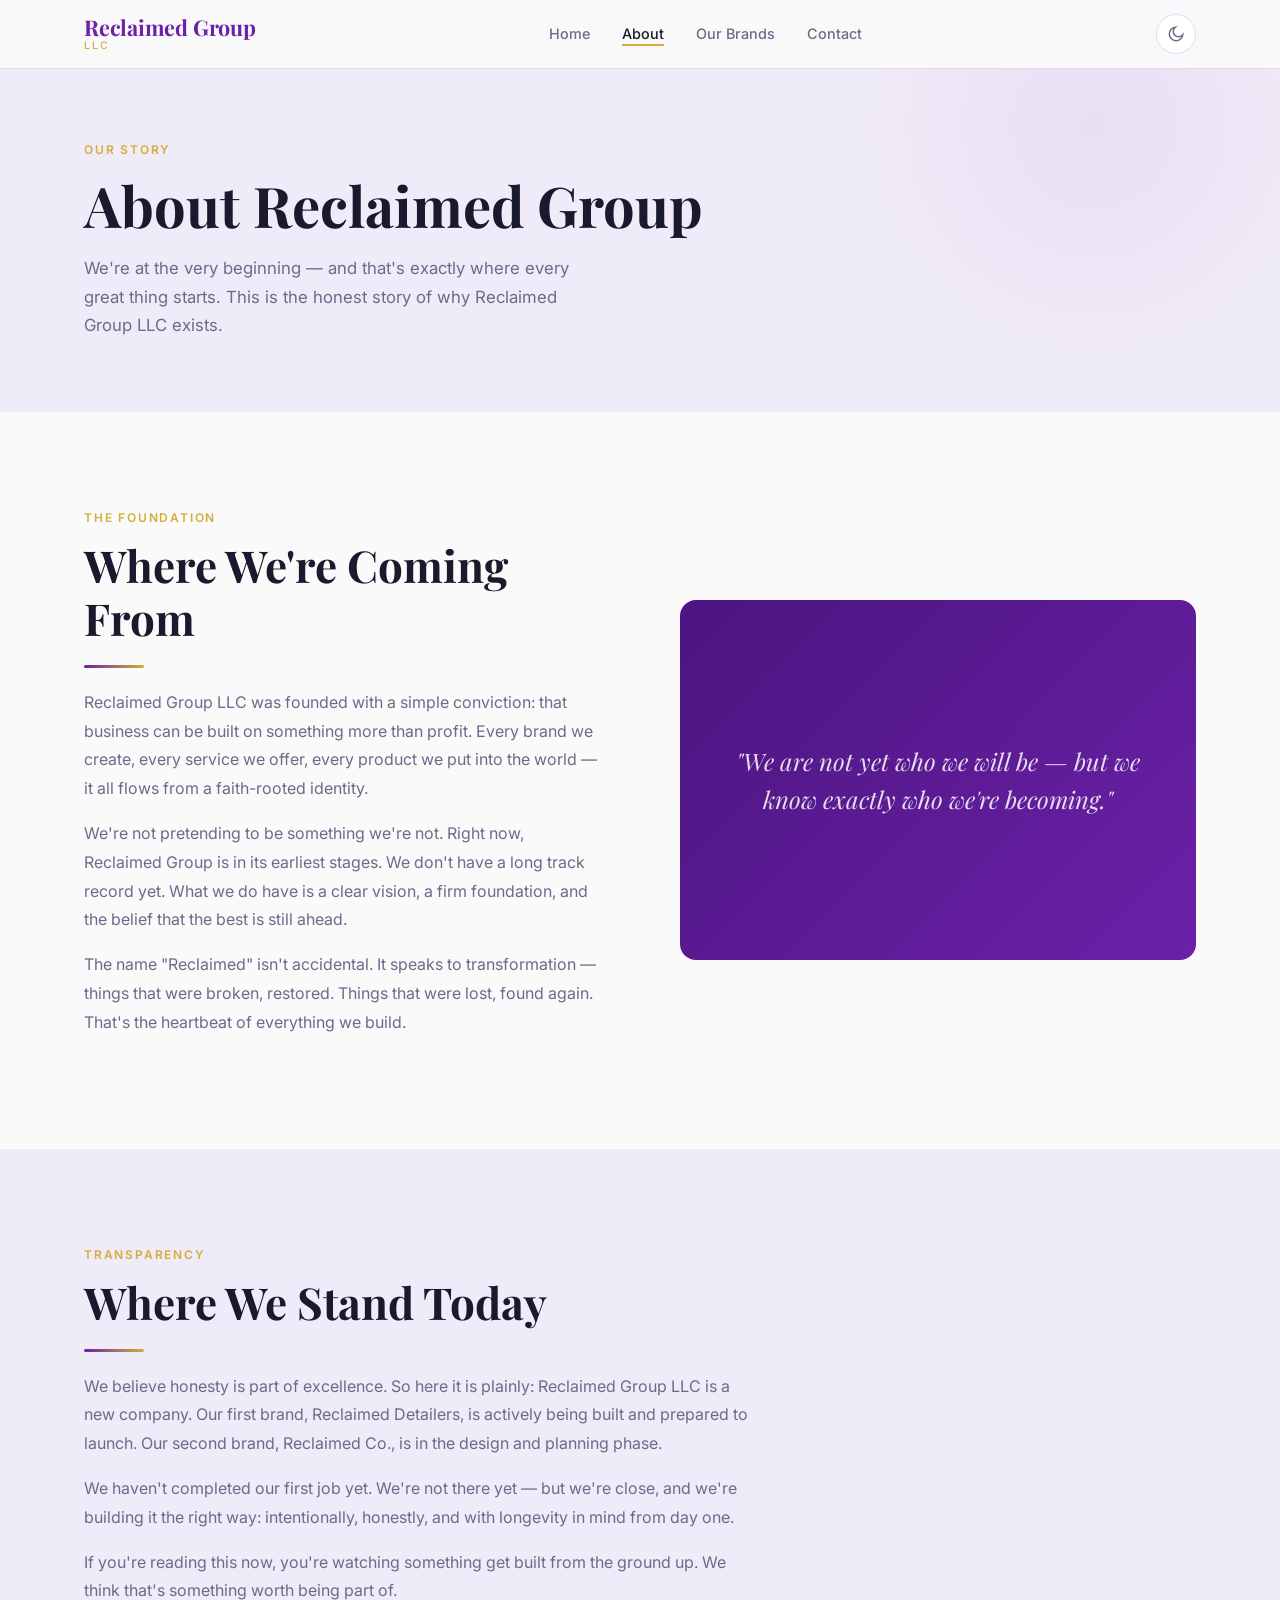
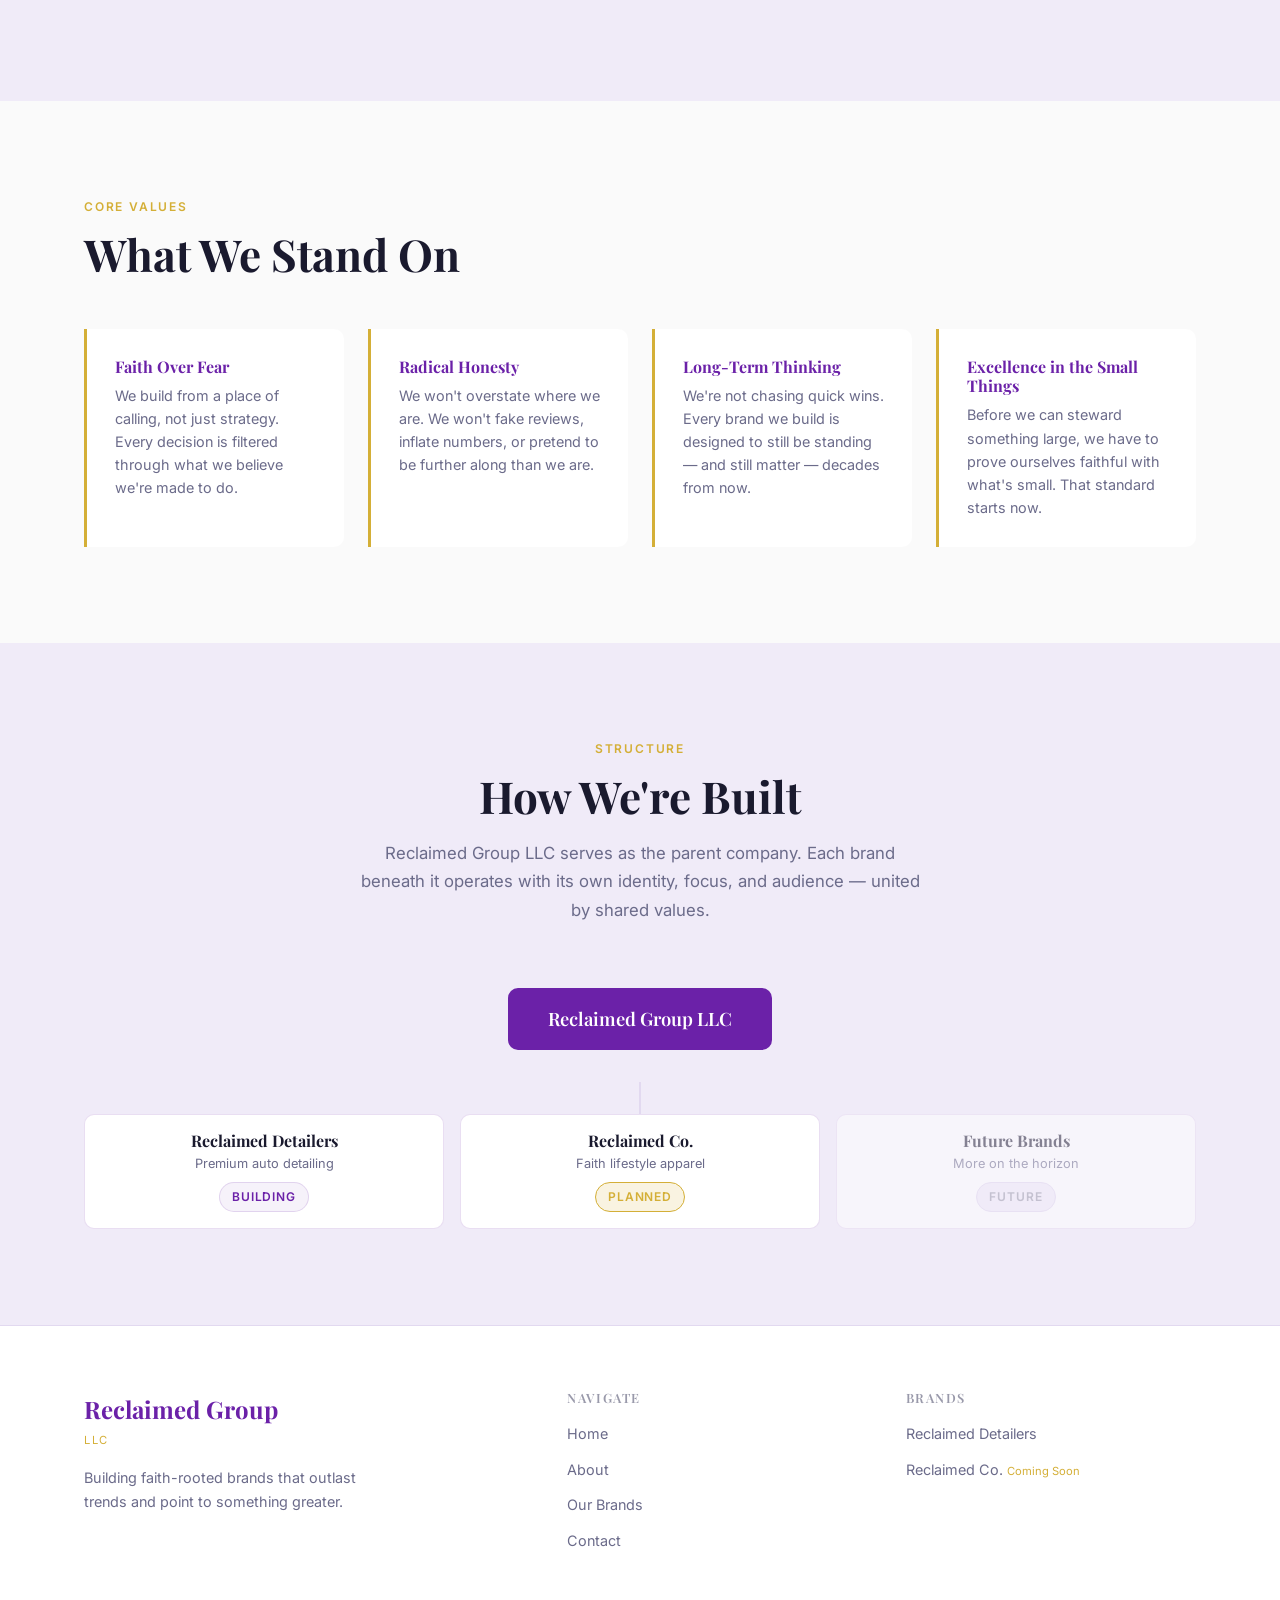
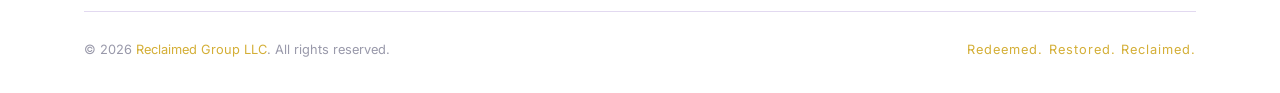
==== about.html @ 3abdfc2c "Launch Reclaimed Group LLC website Four-page static site (Home, About, Our Brands, Contact) for the " ====
<!DOCTYPE html>
<html lang="en">
<head>
  <meta charset="UTF-8" />
  <meta name="viewport" content="width=device-width, initial-scale=1.0" />
  <title>About — Reclaimed Group LLC</title>
  <meta name="description" content="The story behind Reclaimed Group LLC — a faith-rooted holding company at the very beginning of something big." />
  <link rel="stylesheet" href="css/styles.css" />
</head>
<body>

  <!-- Navigation -->
  <nav class="nav">
    <div class="container nav-inner">
      <a href="index.html" class="nav-logo" aria-label="Reclaimed Group Home">
        <span class="nav-logo-main">Reclaimed Group</span>
        <span class="nav-logo-sub">LLC</span>
      </a>
      <ul class="nav-links" id="navLinks">
        <li><a href="index.html">Home</a></li>
        <li><a href="about.html">About</a></li>
        <li><a href="brands.html">Our Brands</a></li>
        <li><a href="contact.html">Contact</a></li>
      </ul>
      <div class="nav-actions">
        <button class="theme-toggle" id="themeToggle" aria-label="Toggle theme">
          <svg class="icon-moon" width="18" height="18" fill="none" viewBox="0 0 24 24" stroke="currentColor" stroke-width="2">
            <path d="M21 12.79A9 9 0 1111.21 3a7 7 0 109.79 9.79z"/>
          </svg>
          <svg class="icon-sun" width="18" height="18" fill="none" viewBox="0 0 24 24" stroke="currentColor" stroke-width="2">
            <circle cx="12" cy="12" r="5"/><line x1="12" y1="1" x2="12" y2="3"/><line x1="12" y1="21" x2="12" y2="23"/>
            <line x1="4.22" y1="4.22" x2="5.64" y2="5.64"/><line x1="18.36" y1="18.36" x2="19.78" y2="19.78"/>
            <line x1="1" y1="12" x2="3" y2="12"/><line x1="21" y1="12" x2="23" y2="12"/>
            <line x1="4.22" y1="19.78" x2="5.64" y2="18.36"/><line x1="18.36" y1="5.64" x2="19.78" y2="4.22"/>
          </svg>
        </button>
        <button class="nav-hamburger" id="hamburger" aria-label="Open menu" aria-expanded="false">
          <span></span><span></span><span></span>
        </button>
      </div>
    </div>
  </nav>

  <!-- Page Header -->
  <section class="page-header">
    <div class="container">
      <span class="section-label" data-reveal>Our Story</span>
      <h1 data-reveal>About Reclaimed Group</h1>
      <p data-reveal>
        We're at the very beginning — and that's exactly where every great thing starts.
        This is the honest story of why Reclaimed Group LLC exists.
      </p>
    </div>
  </section>

  <!-- Story -->
  <section class="section">
    <div class="container">
      <div class="about-story">
        <div class="about-story-text" data-reveal>
          <span class="section-label">The Foundation</span>
          <h2 class="section-title">Where We're Coming From</h2>
          <div class="divider"></div>
          <p>
            Reclaimed Group LLC was founded with a simple conviction: that business
            can be built on something more than profit. Every brand we create, every
            service we offer, every product we put into the world — it all flows from
            a faith-rooted identity.
          </p>
          <p>
            We're not pretending to be something we're not. Right now, Reclaimed Group
            is in its earliest stages. We don't have a long track record yet.
            What we do have is a clear vision, a firm foundation, and the belief that
            the best is still ahead.
          </p>
          <p>
            The name "Reclaimed" isn't accidental. It speaks to transformation —
            things that were broken, restored. Things that were lost, found again.
            That's the heartbeat of everything we build.
          </p>
        </div>
        <div class="about-visual" data-reveal>
          <p class="about-visual-text">
            "We are not yet who we will be —
            but we know exactly who we're becoming."
          </p>
        </div>
      </div>
    </div>
  </section>

  <!-- Where We Are Now -->
  <section class="section section-alt">
    <div class="container">
      <div style="max-width:680px;">
        <span class="section-label" data-reveal>Transparency</span>
        <h2 class="section-title" data-reveal>Where We Stand Today</h2>
        <div class="divider"></div>
        <p style="color:var(--text-secondary); line-height:1.8; margin-bottom:16px;" data-reveal>
          We believe honesty is part of excellence. So here it is plainly:
          Reclaimed Group LLC is a new company. Our first brand, Reclaimed Detailers,
          is actively being built and prepared to launch. Our second brand, Reclaimed Co.,
          is in the design and planning phase.
        </p>
        <p style="color:var(--text-secondary); line-height:1.8; margin-bottom:16px;" data-reveal>
          We haven't completed our first job yet. We're not there yet — but we're close,
          and we're building it the right way: intentionally, honestly, and with longevity
          in mind from day one.
        </p>
        <p style="color:var(--text-secondary); line-height:1.8;" data-reveal>
          If you're reading this now, you're watching something get built from the ground up.
          We think that's something worth being part of.
        </p>
      </div>
    </div>
  </section>

  <!-- Values -->
  <section class="section">
    <div class="container">
      <span class="section-label" data-reveal>Core Values</span>
      <h2 class="section-title" data-reveal>What We Stand On</h2>

      <div class="values-grid">
        <div class="value-card" data-reveal>
          <h4>Faith Over Fear</h4>
          <p>We build from a place of calling, not just strategy. Every decision is filtered through what we believe we're made to do.</p>
        </div>
        <div class="value-card" data-reveal>
          <h4>Radical Honesty</h4>
          <p>We won't overstate where we are. We won't fake reviews, inflate numbers, or pretend to be further along than we are.</p>
        </div>
        <div class="value-card" data-reveal>
          <h4>Long-Term Thinking</h4>
          <p>We're not chasing quick wins. Every brand we build is designed to still be standing — and still matter — decades from now.</p>
        </div>
        <div class="value-card" data-reveal>
          <h4>Excellence in the Small Things</h4>
          <p>Before we can steward something large, we have to prove ourselves faithful with what's small. That standard starts now.</p>
        </div>
      </div>
    </div>
  </section>

  <!-- Company Structure -->
  <section class="section section-alt">
    <div class="container">
      <div style="text-align:center; margin-bottom:48px;">
        <span class="section-label" data-reveal>Structure</span>
        <h2 class="section-title" data-reveal>How We're Built</h2>
        <p class="section-sub" style="margin:0 auto;" data-reveal>
          Reclaimed Group LLC serves as the parent company. Each brand beneath it
          operates with its own identity, focus, and audience — united by shared values.
        </p>
      </div>

      <div class="structure" data-reveal>
        <div class="structure-parent">
          <div class="structure-box">Reclaimed Group LLC</div>
        </div>
        <div class="structure-line"></div>
        <div class="structure-children">
          <div class="structure-child">
            <h4>Reclaimed Detailers</h4>
            <p>Premium auto detailing</p>
            <span class="tag tag-purple" style="margin-top:8px;">Building</span>
          </div>
          <div class="structure-child">
            <h4>Reclaimed Co.</h4>
            <p>Faith lifestyle apparel</p>
            <span class="tag tag-coming-soon" style="margin-top:8px;">Planned</span>
          </div>
          <div class="structure-child" style="opacity:0.5;">
            <h4>Future Brands</h4>
            <p>More on the horizon</p>
            <span class="tag" style="margin-top:8px; background:var(--surface-2); color:var(--text-muted); border:1px solid var(--border);">Future</span>
          </div>
        </div>
      </div>
    </div>
  </section>

  <!-- Footer -->
  <footer class="footer">
    <div class="container">
      <div class="footer-grid">
        <div>
          <div class="footer-brand-name">Reclaimed Group</div>
          <div class="footer-brand-sub">LLC</div>
          <p class="footer-tagline">
            Building faith-rooted brands that outlast trends
            and point to something greater.
          </p>
        </div>
        <div class="footer-col">
          <h4>Navigate</h4>
          <ul>
            <li><a href="index.html">Home</a></li>
            <li><a href="about.html">About</a></li>
            <li><a href="brands.html">Our Brands</a></li>
            <li><a href="contact.html">Contact</a></li>
          </ul>
        </div>
        <div class="footer-col">
          <h4>Brands</h4>
          <ul>
            <li><a href="brands.html">Reclaimed Detailers</a></li>
            <li><a href="brands.html">Reclaimed Co. <span style="font-size:0.7rem;color:var(--accent)">Coming Soon</span></a></li>
          </ul>
        </div>
      </div>
      <div class="footer-bottom">
        <p>&copy; 2026 <a href="index.html">Reclaimed Group LLC</a>. All rights reserved.</p>
        <p style="color:var(--accent); font-size:0.8rem; letter-spacing:0.08em;">Redeemed. Restored. Reclaimed.</p>
      </div>
    </div>
  </footer>

  <script src="js/main.js"></script>
</body>
</html>
---- css/styles.css ----
/* ===== Google Fonts ===== */
@import url('https://fonts.googleapis.com/css2?family=Playfair+Display:ital,wght@0,400;0,600;0,700;1,400&family=Inter:wght@300;400;500;600&display=swap');

/* ===== CSS Custom Properties ===== */
:root {
  --bg: #FAFAFA;
  --surface: #FFFFFF;
  --surface-2: #F0EBF8;
  --primary: #6B21A8;
  --primary-light: #8B3FC8;
  --primary-dark: #4C1580;
  --accent: #D4AF37;
  --accent-light: #E8C84A;
  --text: #1A1A2E;
  --text-secondary: #6B6B8A;
  --text-muted: #9999AA;
  --border: #E2D9F0;
  --shadow: rgba(107, 33, 168, 0.12);
  --nav-bg: rgba(250, 250, 250, 0.92);
  --hero-overlay: rgba(107, 33, 168, 0.06);
  --card-border: rgba(107, 33, 168, 0.15);
  --gold-glow: rgba(212, 175, 55, 0.25);
  --transition: 0.3s ease;
}

html.dark {
  --bg: #0F0A1A;
  --surface: #1A1030;
  --surface-2: #221540;
  --primary: #A855F7;
  --primary-light: #C084FC;
  --primary-dark: #7C3AED;
  --accent: #F0C94B;
  --accent-light: #F7D96A;
  --text: #F5F0FF;
  --text-secondary: #B8A9D0;
  --text-muted: #7A6A99;
  --border: #2D1F4A;
  --shadow: rgba(168, 85, 247, 0.2);
  --nav-bg: rgba(15, 10, 26, 0.92);
  --hero-overlay: rgba(168, 85, 247, 0.08);
  --card-border: rgba(168, 85, 247, 0.2);
  --gold-glow: rgba(240, 201, 75, 0.2);
}

/* ===== Reset & Base ===== */
*, *::before, *::after { box-sizing: border-box; margin: 0; padding: 0; }

html { scroll-behavior: smooth; }

body {
  font-family: 'Inter', sans-serif;
  background-color: var(--bg);
  color: var(--text);
  line-height: 1.6;
  transition: background-color var(--transition), color var(--transition);
  overflow-x: hidden;
}

h1, h2, h3, h4 {
  font-family: 'Playfair Display', serif;
  line-height: 1.2;
}

a { color: inherit; text-decoration: none; }
img { max-width: 100%; display: block; }

/* ===== Utility ===== */
.container {
  width: 100%;
  max-width: 1160px;
  margin: 0 auto;
  padding: 0 24px;
}

.btn {
  display: inline-flex;
  align-items: center;
  gap: 8px;
  padding: 14px 32px;
  border-radius: 6px;
  font-family: 'Inter', sans-serif;
  font-size: 0.95rem;
  font-weight: 600;
  letter-spacing: 0.03em;
  cursor: pointer;
  border: none;
  transition: all var(--transition);
}

.btn-primary {
  background: var(--primary);
  color: #fff;
  box-shadow: 0 4px 20px var(--shadow);
}
.btn-primary:hover {
  background: var(--primary-light);
  transform: translateY(-2px);
  box-shadow: 0 8px 30px var(--shadow);
}

.btn-outline {
  background: transparent;
  color: var(--primary);
  border: 2px solid var(--primary);
}
.btn-outline:hover {
  background: var(--primary);
  color: #fff;
  transform: translateY(-2px);
}

.btn-gold {
  background: var(--accent);
  color: #1A1A2E;
  box-shadow: 0 4px 20px var(--gold-glow);
}
.btn-gold:hover {
  background: var(--accent-light);
  transform: translateY(-2px);
  box-shadow: 0 8px 30px var(--gold-glow);
}

.tag {
  display: inline-block;
  padding: 4px 12px;
  border-radius: 100px;
  font-size: 0.75rem;
  font-weight: 600;
  letter-spacing: 0.08em;
  text-transform: uppercase;
}

.tag-gold {
  background: var(--gold-glow);
  color: var(--accent);
  border: 1px solid var(--accent);
}

.tag-purple {
  background: var(--hero-overlay);
  color: var(--primary);
  border: 1px solid var(--card-border);
}

.tag-coming-soon {
  background: rgba(212, 175, 55, 0.15);
  color: var(--accent);
  border: 1px solid var(--accent);
}

.section-label {
  font-family: 'Inter', sans-serif;
  font-size: 0.75rem;
  font-weight: 600;
  letter-spacing: 0.15em;
  text-transform: uppercase;
  color: var(--accent);
  margin-bottom: 12px;
  display: block;
}

.section-title {
  font-size: clamp(1.75rem, 4vw, 2.75rem);
  color: var(--text);
  margin-bottom: 16px;
}

.section-sub {
  font-size: 1.05rem;
  color: var(--text-secondary);
  max-width: 560px;
  line-height: 1.7;
}

/* ===== Navigation ===== */
.nav {
  position: fixed;
  top: 0;
  left: 0;
  right: 0;
  z-index: 1000;
  background: var(--nav-bg);
  backdrop-filter: blur(16px);
  -webkit-backdrop-filter: blur(16px);
  border-bottom: 1px solid var(--border);
  transition: background var(--transition), border-color var(--transition);
}

.nav-inner {
  display: flex;
  align-items: center;
  justify-content: space-between;
  height: 68px;
  gap: 24px;
}

.nav-logo {
  display: flex;
  flex-direction: column;
  line-height: 1.1;
}

.nav-logo-main {
  font-family: 'Playfair Display', serif;
  font-size: 1.35rem;
  font-weight: 700;
  color: var(--primary);
  letter-spacing: -0.01em;
}

.nav-logo-sub {
  font-size: 0.65rem;
  font-weight: 500;
  letter-spacing: 0.18em;
  text-transform: uppercase;
  color: var(--accent);
}

.nav-links {
  display: flex;
  align-items: center;
  gap: 32px;
  list-style: none;
}

.nav-links a {
  font-size: 0.9rem;
  font-weight: 500;
  color: var(--text-secondary);
  transition: color var(--transition);
  position: relative;
}

.nav-links a::after {
  content: '';
  position: absolute;
  bottom: -4px;
  left: 0;
  width: 0;
  height: 2px;
  background: var(--accent);
  transition: width var(--transition);
}

.nav-links a:hover,
.nav-links a.active {
  color: var(--text);
}

.nav-links a:hover::after,
.nav-links a.active::after {
  width: 100%;
}

.nav-actions {
  display: flex;
  align-items: center;
  gap: 12px;
}

/* Theme Toggle */
.theme-toggle {
  width: 40px;
  height: 40px;
  border-radius: 50%;
  border: 1px solid var(--border);
  background: var(--surface);
  color: var(--text-secondary);
  cursor: pointer;
  display: flex;
  align-items: center;
  justify-content: center;
  transition: all var(--transition);
  flex-shrink: 0;
}

.theme-toggle:hover {
  border-color: var(--primary);
  color: var(--primary);
  background: var(--hero-overlay);
}

.theme-toggle .icon-sun { display: none; }
.theme-toggle .icon-moon { display: block; }
html.dark .theme-toggle .icon-sun { display: block; }
html.dark .theme-toggle .icon-moon { display: none; }

/* Hamburger */
.nav-hamburger {
  display: none;
  flex-direction: column;
  gap: 5px;
  cursor: pointer;
  background: none;
  border: none;
  padding: 4px;
}

.nav-hamburger span {
  display: block;
  width: 22px;
  height: 2px;
  background: var(--text);
  border-radius: 2px;
  transition: all var(--transition);
}

/* Mobile Nav */
@media (max-width: 768px) {
  .nav-links {
    display: none;
    position: absolute;
    top: 68px;
    left: 0;
    right: 0;
    background: var(--surface);
    border-bottom: 1px solid var(--border);
    flex-direction: column;
    padding: 20px 24px;
    gap: 20px;
    align-items: flex-start;
  }

  .nav-links.open { display: flex; }

  .nav-hamburger { display: flex; }

  .nav-hamburger.open span:nth-child(1) { transform: translateY(7px) rotate(45deg); }
  .nav-hamburger.open span:nth-child(2) { opacity: 0; }
  .nav-hamburger.open span:nth-child(3) { transform: translateY(-7px) rotate(-45deg); }
}

/* ===== Hero ===== */
.hero {
  min-height: 100vh;
  display: flex;
  align-items: center;
  padding: 120px 0 80px;
  position: relative;
  overflow: hidden;
}

.hero::before {
  content: '';
  position: absolute;
  top: -20%;
  right: -10%;
  width: 600px;
  height: 600px;
  border-radius: 50%;
  background: radial-gradient(circle, var(--hero-overlay) 0%, transparent 70%);
  pointer-events: none;
}

.hero::after {
  content: '';
  position: absolute;
  bottom: -10%;
  left: -5%;
  width: 400px;
  height: 400px;
  border-radius: 50%;
  background: radial-gradient(circle, var(--gold-glow) 0%, transparent 70%);
  pointer-events: none;
}

.hero-content {
  position: relative;
  z-index: 1;
  max-width: 720px;
}

.hero-eyebrow {
  display: flex;
  align-items: center;
  gap: 12px;
  margin-bottom: 24px;
}

.hero-eyebrow-line {
  width: 40px;
  height: 2px;
  background: var(--accent);
}

.hero-eyebrow span {
  font-size: 0.8rem;
  font-weight: 600;
  letter-spacing: 0.15em;
  text-transform: uppercase;
  color: var(--accent);
}

.hero h1 {
  font-size: clamp(2.5rem, 6vw, 4.5rem);
  font-weight: 700;
  margin-bottom: 24px;
  line-height: 1.1;
}

.hero h1 em {
  font-style: italic;
  color: var(--primary);
}

.hero-sub {
  font-size: 1.1rem;
  color: var(--text-secondary);
  margin-bottom: 40px;
  line-height: 1.8;
  max-width: 560px;
}

.hero-actions {
  display: flex;
  gap: 16px;
  flex-wrap: wrap;
}

.hero-scroll {
  position: absolute;
  bottom: 40px;
  left: 50%;
  transform: translateX(-50%);
  display: flex;
  flex-direction: column;
  align-items: center;
  gap: 8px;
  color: var(--text-muted);
  font-size: 0.75rem;
  letter-spacing: 0.1em;
  text-transform: uppercase;
  animation: bounce 2s infinite;
}

@keyframes bounce {
  0%, 100% { transform: translateX(-50%) translateY(0); }
  50% { transform: translateX(-50%) translateY(8px); }
}

/* ===== Section spacing ===== */
.section { padding: 96px 0; }
.section-alt { background: var(--surface-2); }

/* ===== Mission Strip ===== */
.mission-grid {
  display: grid;
  grid-template-columns: repeat(auto-fit, minmax(280px, 1fr));
  gap: 32px;
  margin-top: 64px;
}

.mission-card {
  background: var(--surface);
  border: 1px solid var(--card-border);
  border-radius: 12px;
  padding: 36px 32px;
  transition: all var(--transition);
  position: relative;
  overflow: hidden;
}

.mission-card::before {
  content: '';
  position: absolute;
  top: 0;
  left: 0;
  right: 0;
  height: 3px;
  background: linear-gradient(90deg, var(--primary), var(--accent));
  opacity: 0;
  transition: opacity var(--transition);
}

.mission-card:hover {
  border-color: var(--primary);
  transform: translateY(-4px);
  box-shadow: 0 16px 48px var(--shadow);
}

.mission-card:hover::before { opacity: 1; }

.mission-icon {
  width: 52px;
  height: 52px;
  border-radius: 12px;
  background: var(--hero-overlay);
  border: 1px solid var(--card-border);
  display: flex;
  align-items: center;
  justify-content: center;
  margin-bottom: 20px;
  color: var(--primary);
  font-size: 1.5rem;
}

.mission-card h3 {
  font-size: 1.25rem;
  margin-bottom: 10px;
  color: var(--text);
}

.mission-card p {
  font-size: 0.95rem;
  color: var(--text-secondary);
  line-height: 1.7;
}

/* ===== Brand Cards ===== */
.brands-grid {
  display: grid;
  grid-template-columns: repeat(auto-fit, minmax(320px, 1fr));
  gap: 32px;
  margin-top: 56px;
}

.brand-card {
  background: var(--surface);
  border: 1px solid var(--card-border);
  border-radius: 16px;
  overflow: hidden;
  transition: all var(--transition);
}

.brand-card:hover {
  border-color: var(--primary);
  transform: translateY(-6px);
  box-shadow: 0 24px 64px var(--shadow);
}

.brand-card-image {
  height: 200px;
  background: linear-gradient(135deg, var(--primary-dark), var(--primary));
  display: flex;
  align-items: center;
  justify-content: center;
  position: relative;
  overflow: hidden;
}

.brand-card-image::after {
  content: '';
  position: absolute;
  bottom: 0;
  left: 0;
  right: 0;
  height: 60px;
  background: linear-gradient(to top, rgba(107,33,168,0.4), transparent);
}

.brand-card-logo {
  font-family: 'Playfair Display', serif;
  font-size: 1.6rem;
  font-weight: 700;
  color: rgba(255,255,255,0.9);
  text-align: center;
  z-index: 1;
}

.brand-card-body {
  padding: 28px;
}

.brand-card-header {
  display: flex;
  align-items: flex-start;
  justify-content: space-between;
  margin-bottom: 12px;
}

.brand-card h3 {
  font-size: 1.35rem;
  color: var(--text);
}

.brand-card p {
  font-size: 0.95rem;
  color: var(--text-secondary);
  line-height: 1.7;
  margin-bottom: 24px;
}

/* ===== Quote Section ===== */
.quote-section {
  background: linear-gradient(135deg, var(--primary-dark), var(--primary));
  color: #fff;
  text-align: center;
  padding: 96px 0;
  position: relative;
  overflow: hidden;
}

.quote-section::before {
  content: '"';
  position: absolute;
  top: -40px;
  left: 50%;
  transform: translateX(-50%);
  font-family: 'Playfair Display', serif;
  font-size: 20rem;
  color: rgba(255,255,255,0.04);
  line-height: 1;
  pointer-events: none;
}

.quote-text {
  font-family: 'Playfair Display', serif;
  font-size: clamp(1.4rem, 3.5vw, 2.25rem);
  font-style: italic;
  font-weight: 400;
  line-height: 1.5;
  max-width: 800px;
  margin: 0 auto 24px;
  position: relative;
  z-index: 1;
}

.quote-accent {
  display: flex;
  align-items: center;
  justify-content: center;
  gap: 16px;
  color: var(--accent);
}

.quote-accent-line {
  width: 48px;
  height: 1px;
  background: var(--accent);
}

.quote-ref {
  font-size: 0.85rem;
  font-weight: 600;
  letter-spacing: 0.12em;
  text-transform: uppercase;
}

/* ===== About Page ===== */
.about-hero {
  padding: 140px 0 80px;
  background: var(--surface-2);
}

.about-story {
  display: grid;
  grid-template-columns: 1fr 1fr;
  gap: 80px;
  align-items: center;
}

.about-story-text h2 { margin-bottom: 20px; }
.about-story-text p {
  color: var(--text-secondary);
  line-height: 1.8;
  margin-bottom: 16px;
}

.about-visual {
  background: linear-gradient(135deg, var(--primary-dark), var(--primary));
  border-radius: 16px;
  height: 360px;
  display: flex;
  align-items: center;
  justify-content: center;
  position: relative;
  overflow: hidden;
}

.about-visual-text {
  font-family: 'Playfair Display', serif;
  font-size: 1.5rem;
  font-style: italic;
  color: rgba(255,255,255,0.85);
  text-align: center;
  padding: 32px;
  z-index: 1;
}

/* Structure diagram */
.structure {
  margin-top: 64px;
}

.structure-parent {
  text-align: center;
  margin-bottom: 32px;
}

.structure-box {
  display: inline-block;
  background: var(--primary);
  color: #fff;
  padding: 16px 40px;
  border-radius: 10px;
  font-family: 'Playfair Display', serif;
  font-size: 1.15rem;
  font-weight: 600;
}

.structure-line {
  width: 2px;
  height: 32px;
  background: var(--border);
  margin: 0 auto;
}

.structure-children {
  display: grid;
  grid-template-columns: repeat(auto-fit, minmax(200px, 1fr));
  gap: 16px;
}

.structure-child {
  background: var(--surface);
  border: 1px solid var(--card-border);
  border-radius: 10px;
  padding: 16px 20px;
  text-align: center;
}

.structure-child h4 {
  font-size: 1rem;
  margin-bottom: 4px;
}

.structure-child p {
  font-size: 0.8rem;
  color: var(--text-secondary);
}

/* Values */
.values-grid {
  display: grid;
  grid-template-columns: repeat(auto-fit, minmax(240px, 1fr));
  gap: 24px;
  margin-top: 48px;
}

.value-card {
  padding: 28px;
  border-left: 3px solid var(--accent);
  background: var(--surface);
  border-radius: 0 10px 10px 0;
}

.value-card h4 { margin-bottom: 8px; color: var(--primary); }
.value-card p { font-size: 0.9rem; color: var(--text-secondary); line-height: 1.6; }

/* ===== Brands Page ===== */
.brands-hero {
  padding: 140px 0 80px;
  background: var(--surface-2);
}

.full-brand-card {
  background: var(--surface);
  border: 1px solid var(--card-border);
  border-radius: 16px;
  overflow: hidden;
  margin-bottom: 32px;
  display: grid;
  grid-template-columns: 280px 1fr;
  transition: all var(--transition);
}

.full-brand-card:hover {
  border-color: var(--primary);
  box-shadow: 0 16px 48px var(--shadow);
}

.full-brand-card-visual {
  background: linear-gradient(160deg, var(--primary-dark), var(--primary));
  display: flex;
  align-items: center;
  justify-content: center;
  padding: 48px 32px;
  min-height: 240px;
}

.full-brand-card-visual-text {
  font-family: 'Playfair Display', serif;
  font-size: 1.4rem;
  font-weight: 700;
  color: rgba(255,255,255,0.9);
  text-align: center;
}

.full-brand-card-body {
  padding: 40px;
}

.full-brand-card-body h3 {
  font-size: 1.6rem;
  margin-bottom: 12px;
}

.full-brand-card-body .brand-desc {
  color: var(--text-secondary);
  line-height: 1.8;
  margin-bottom: 28px;
}

.horizon-grid {
  display: grid;
  grid-template-columns: repeat(auto-fill, minmax(220px, 1fr));
  gap: 16px;
  margin-top: 40px;
}

.horizon-card {
  background: var(--surface);
  border: 1px dashed var(--border);
  border-radius: 12px;
  padding: 24px;
  text-align: center;
  opacity: 0.7;
  transition: all var(--transition);
}

.horizon-card:hover { opacity: 1; border-color: var(--accent); }

.horizon-card .horizon-icon {
  font-size: 2rem;
  margin-bottom: 12px;
}

.horizon-card h4 { font-size: 1rem; margin-bottom: 6px; }
.horizon-card p { font-size: 0.8rem; color: var(--text-secondary); }

/* ===== Contact Page ===== */
.contact-hero {
  padding: 140px 0 80px;
  background: var(--surface-2);
}

.contact-grid {
  display: grid;
  grid-template-columns: 1fr 1.6fr;
  gap: 64px;
  align-items: start;
}

.contact-info h3 { margin-bottom: 16px; }
.contact-info p { color: var(--text-secondary); line-height: 1.8; margin-bottom: 32px; }

.contact-detail {
  display: flex;
  align-items: flex-start;
  gap: 14px;
  margin-bottom: 20px;
}

.contact-detail-icon {
  width: 40px;
  height: 40px;
  border-radius: 8px;
  background: var(--hero-overlay);
  border: 1px solid var(--card-border);
  display: flex;
  align-items: center;
  justify-content: center;
  color: var(--primary);
  flex-shrink: 0;
}

.contact-detail-text strong {
  display: block;
  font-size: 0.8rem;
  font-weight: 600;
  letter-spacing: 0.08em;
  text-transform: uppercase;
  color: var(--text-muted);
  margin-bottom: 2px;
}

.contact-detail-text span { font-size: 0.95rem; color: var(--text); }

.social-links {
  display: flex;
  gap: 12px;
  margin-top: 32px;
}

.social-link {
  width: 44px;
  height: 44px;
  border-radius: 10px;
  background: var(--surface);
  border: 1px solid var(--card-border);
  display: flex;
  align-items: center;
  justify-content: center;
  color: var(--text-secondary);
  transition: all var(--transition);
  font-size: 1.1rem;
}

.social-link:hover {
  background: var(--primary);
  border-color: var(--primary);
  color: #fff;
  transform: translateY(-2px);
}

/* Form */
.contact-form {
  background: var(--surface);
  border: 1px solid var(--card-border);
  border-radius: 16px;
  padding: 40px;
}

.form-group {
  margin-bottom: 24px;
}

.form-row {
  display: grid;
  grid-template-columns: 1fr 1fr;
  gap: 20px;
}

label {
  display: block;
  font-size: 0.85rem;
  font-weight: 600;
  color: var(--text-secondary);
  margin-bottom: 8px;
  letter-spacing: 0.04em;
}

input, select, textarea {
  width: 100%;
  padding: 12px 16px;
  border-radius: 8px;
  border: 1px solid var(--border);
  background: var(--bg);
  color: var(--text);
  font-family: 'Inter', sans-serif;
  font-size: 0.95rem;
  transition: all var(--transition);
  outline: none;
  -webkit-appearance: none;
}

input:focus, select:focus, textarea:focus {
  border-color: var(--primary);
  box-shadow: 0 0 0 3px var(--hero-overlay);
}

textarea {
  resize: vertical;
  min-height: 130px;
}

/* ===== Footer ===== */
.footer {
  background: var(--surface);
  border-top: 1px solid var(--border);
  padding: 64px 0 32px;
}

.footer-grid {
  display: grid;
  grid-template-columns: 1.5fr 1fr 1fr;
  gap: 48px;
  margin-bottom: 48px;
}

.footer-brand-name {
  font-family: 'Playfair Display', serif;
  font-size: 1.5rem;
  font-weight: 700;
  color: var(--primary);
  margin-bottom: 4px;
}

.footer-brand-sub {
  font-size: 0.7rem;
  letter-spacing: 0.15em;
  text-transform: uppercase;
  color: var(--accent);
  margin-bottom: 16px;
}

.footer-tagline {
  font-size: 0.9rem;
  color: var(--text-secondary);
  line-height: 1.7;
  max-width: 280px;
}

.footer-col h4 {
  font-size: 0.8rem;
  font-weight: 600;
  letter-spacing: 0.12em;
  text-transform: uppercase;
  color: var(--text-muted);
  margin-bottom: 16px;
}

.footer-col ul { list-style: none; }
.footer-col ul li { margin-bottom: 10px; }
.footer-col ul a {
  font-size: 0.9rem;
  color: var(--text-secondary);
  transition: color var(--transition);
}
.footer-col ul a:hover { color: var(--primary); }

.footer-bottom {
  border-top: 1px solid var(--border);
  padding-top: 28px;
  display: flex;
  align-items: center;
  justify-content: space-between;
  flex-wrap: wrap;
  gap: 12px;
}

.footer-bottom p {
  font-size: 0.8rem;
  color: var(--text-muted);
}

.footer-bottom a { color: var(--accent); }

/* ===== Divider ===== */
.divider {
  width: 60px;
  height: 3px;
  background: linear-gradient(90deg, var(--primary), var(--accent));
  border-radius: 2px;
  margin: 20px 0;
}

/* ===== Page header pattern ===== */
.page-header {
  padding: 140px 0 72px;
  background: var(--surface-2);
  position: relative;
  overflow: hidden;
}

.page-header::before {
  content: '';
  position: absolute;
  top: -30%;
  right: -5%;
  width: 500px;
  height: 500px;
  border-radius: 50%;
  background: radial-gradient(circle, var(--hero-overlay) 0%, transparent 70%);
  pointer-events: none;
}

.page-header h1 {
  font-size: clamp(2rem, 5vw, 3.5rem);
  margin-bottom: 16px;
}

.page-header p {
  font-size: 1.05rem;
  color: var(--text-secondary);
  max-width: 520px;
  line-height: 1.7;
}

/* ===== Responsive ===== */
@media (max-width: 900px) {
  .about-story { grid-template-columns: 1fr; gap: 40px; }
  .full-brand-card { grid-template-columns: 1fr; }
  .full-brand-card-visual { min-height: 180px; }
  .contact-grid { grid-template-columns: 1fr; gap: 40px; }
  .footer-grid { grid-template-columns: 1fr 1fr; }
}

@media (max-width: 600px) {
  .hero-actions { flex-direction: column; }
  .form-row { grid-template-columns: 1fr; }
  .footer-grid { grid-template-columns: 1fr; }
  .footer-bottom { flex-direction: column; align-items: flex-start; }
  .contact-form { padding: 24px; }
  .section { padding: 64px 0; }
}
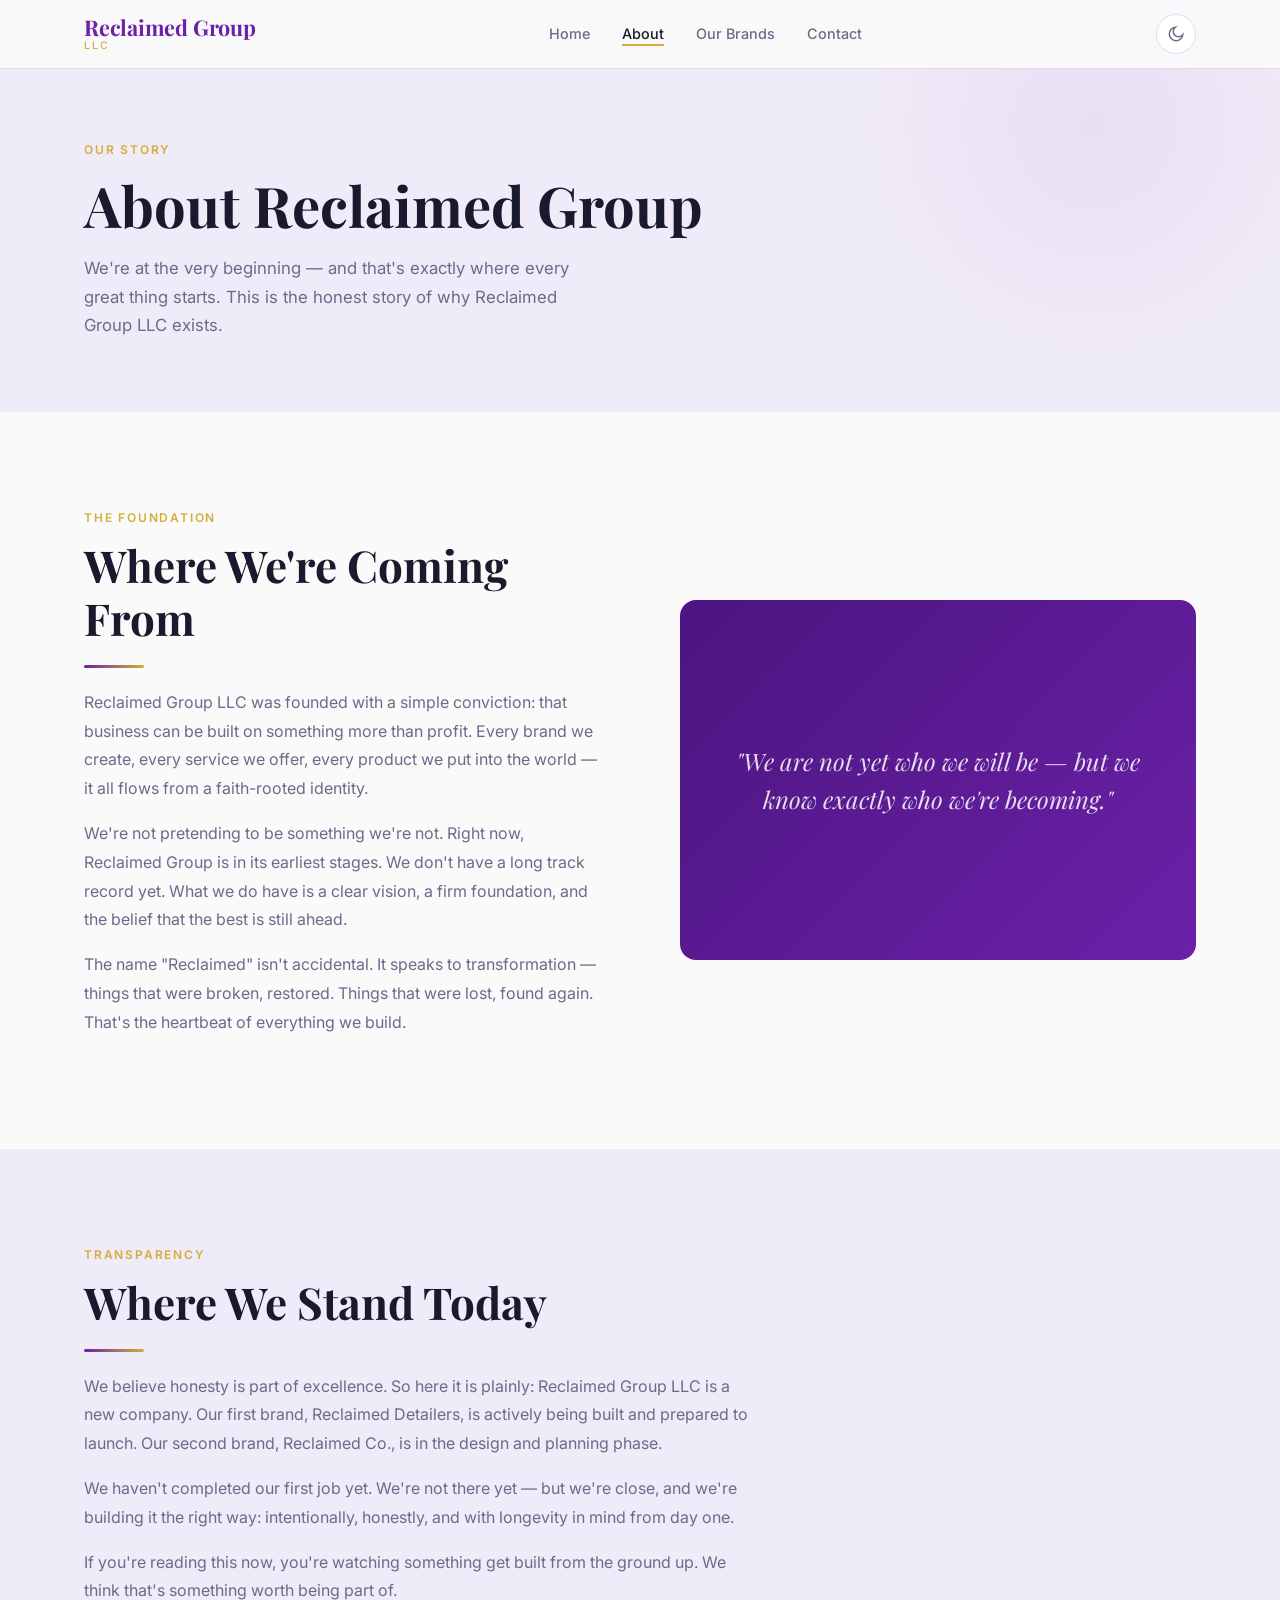
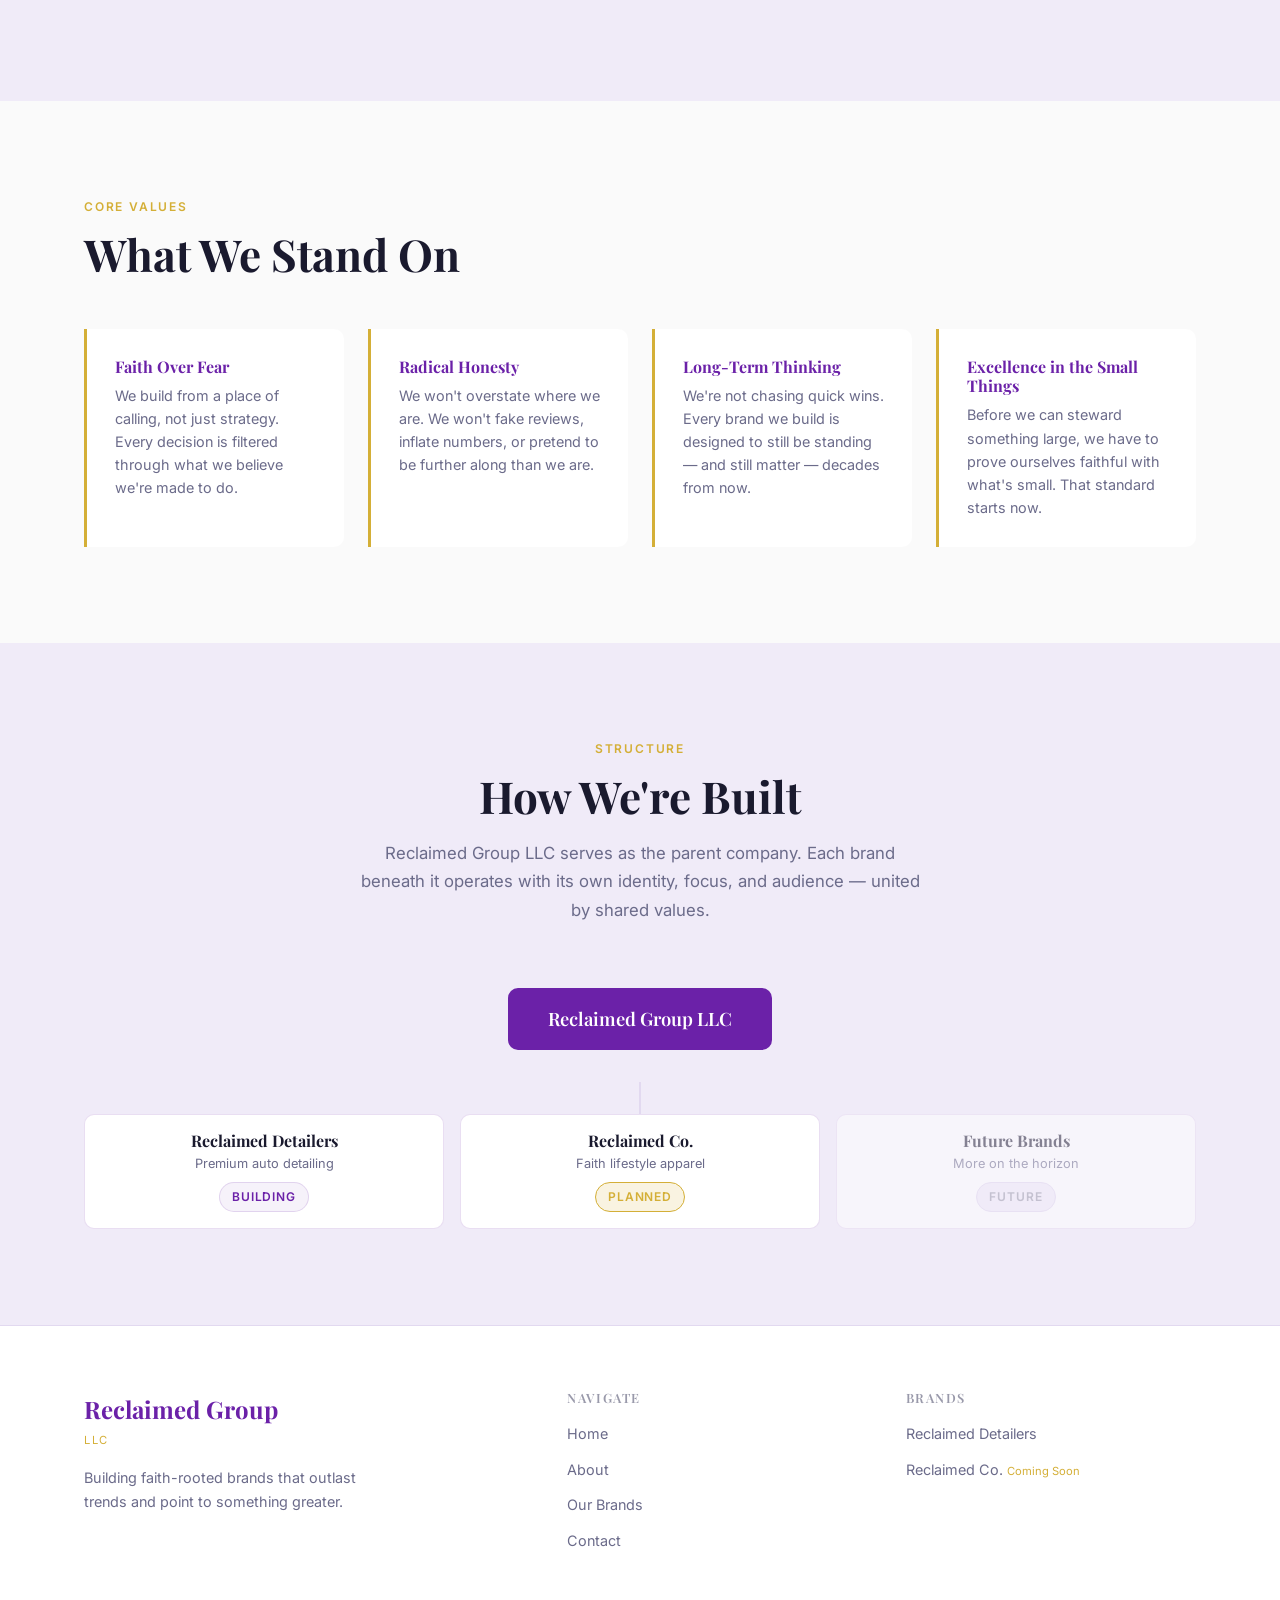
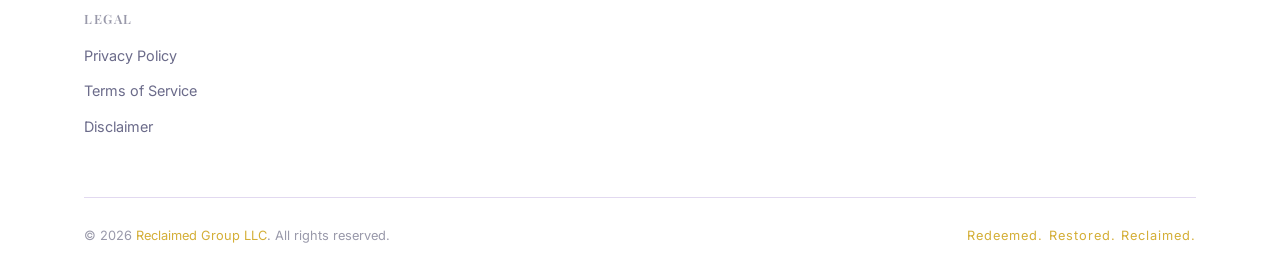
==== commit 9f835b82: "Add legal pages and Reclaimed Detailers site link Three full legal pages: Privacy Policy, Terms of S" ====
--- a/about.html
+++ b/about.html
@@ -208,6 +208,14 @@
             <li><a href="brands.html">Reclaimed Co. <span style="font-size:0.7rem;color:var(--accent)">Coming Soon</span></a></li>
           </ul>
         </div>
+        <div class="footer-col">
+          <h4>Legal</h4>
+          <ul>
+            <li><a href="privacy.html">Privacy Policy</a></li>
+            <li><a href="terms.html">Terms of Service</a></li>
+            <li><a href="disclaimer.html">Disclaimer</a></li>
+          </ul>
+        </div>
       </div>
       <div class="footer-bottom">
         <p>&copy; 2026 <a href="index.html">Reclaimed Group LLC</a>. All rights reserved.</p>
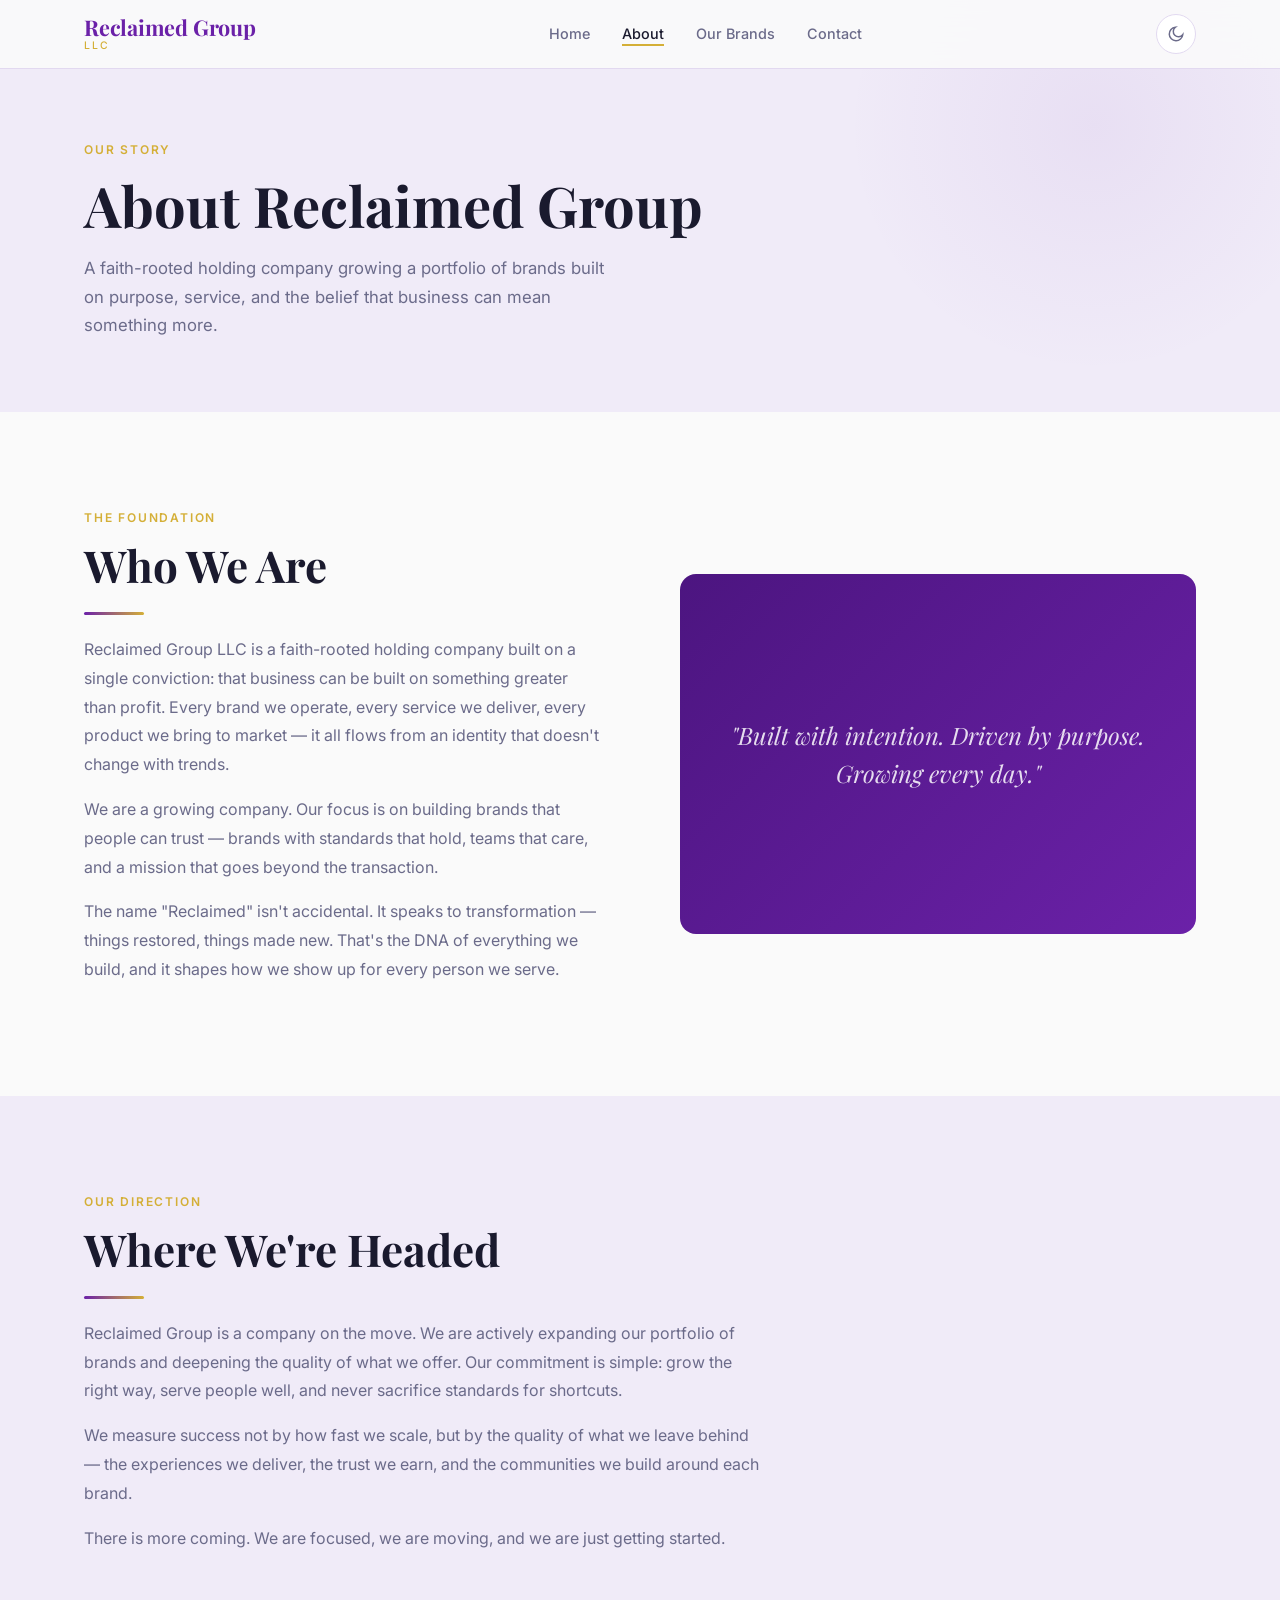
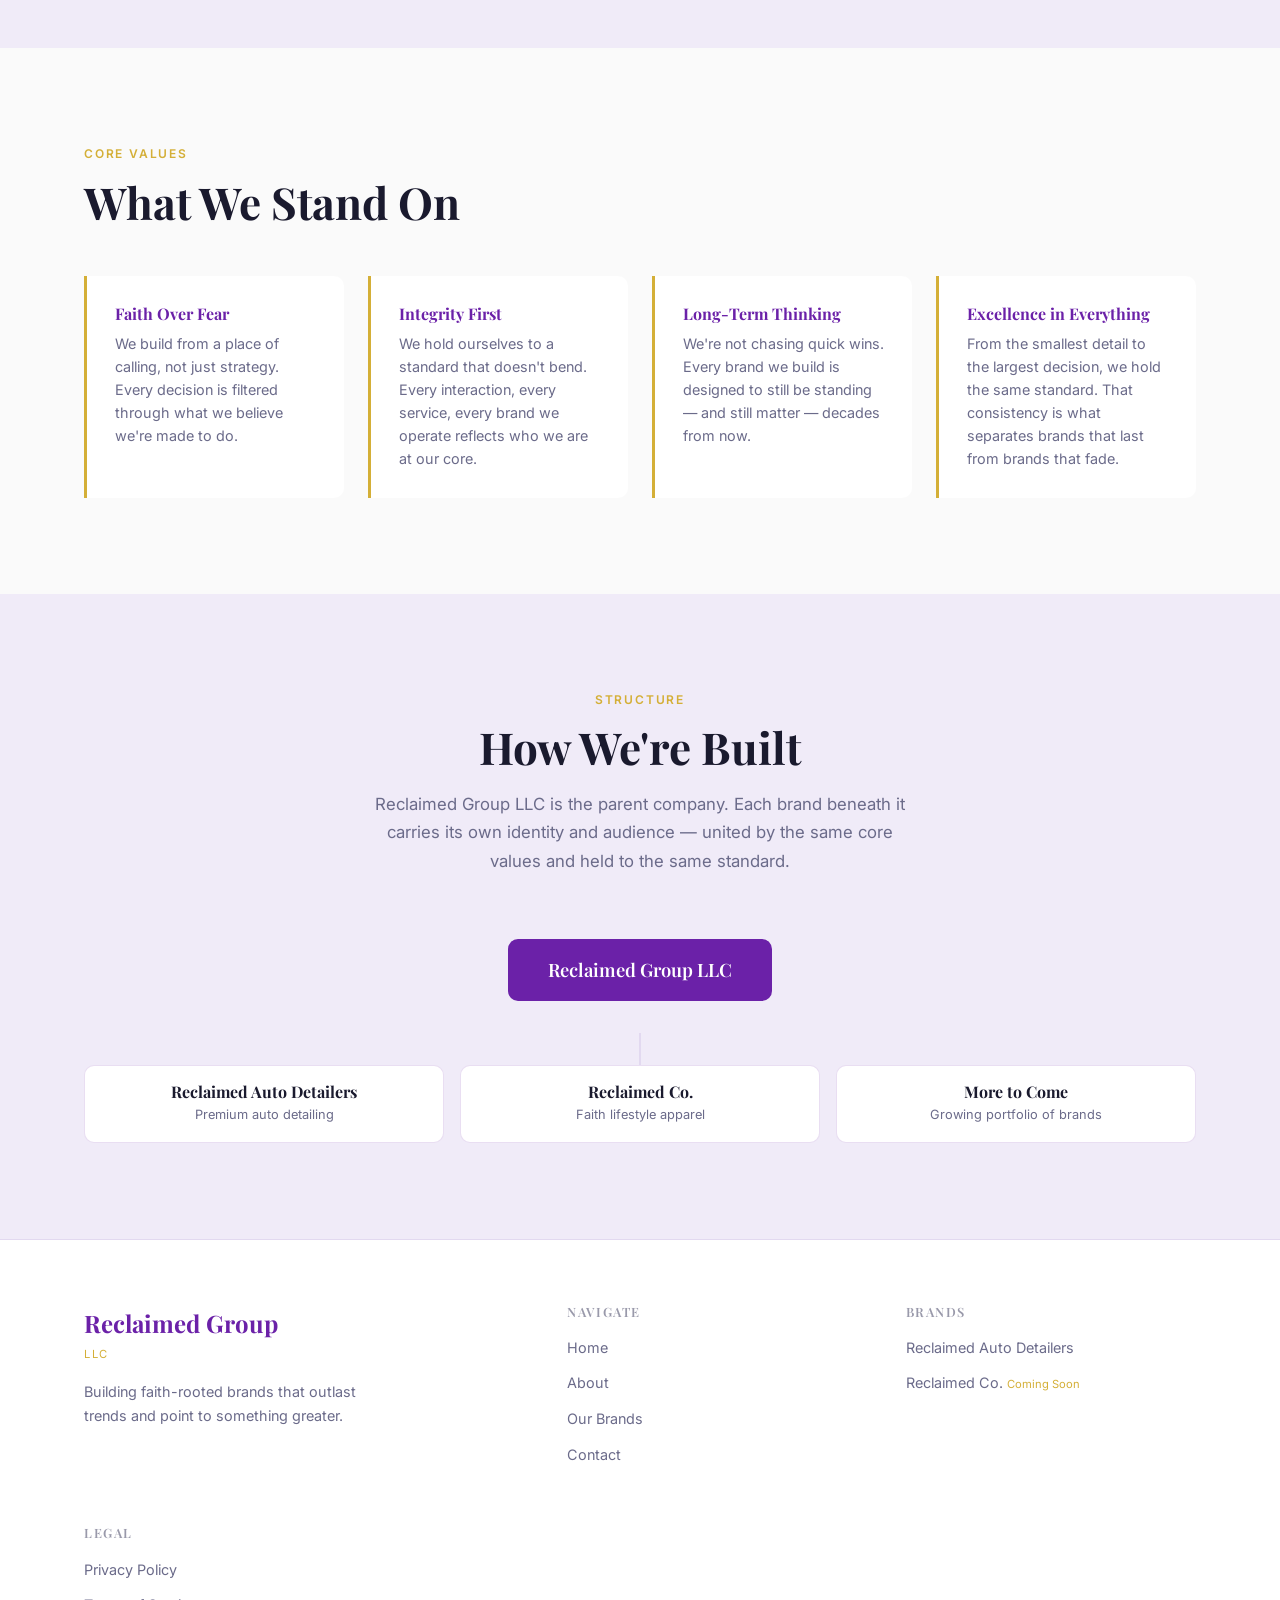
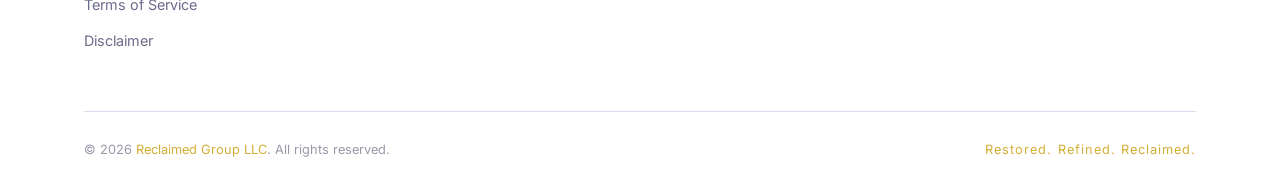
==== commit 36bf10af: "Update catchphrase and brand name Catchphrase changed from "Redeemed. Restored. Reclaimed." to "Rest" ====
--- a/about.html
+++ b/about.html
@@ -4,7 +4,7 @@
   <meta charset="UTF-8" />
   <meta name="viewport" content="width=device-width, initial-scale=1.0" />
   <title>About — Reclaimed Group LLC</title>
-  <meta name="description" content="The story behind Reclaimed Group LLC — a faith-rooted holding company at the very beginning of something big." />
+  <meta name="description" content="Reclaimed Group LLC is a faith-rooted holding company growing a portfolio of brands built on purpose, excellence, and service." />
   <link rel="stylesheet" href="css/styles.css" />
 </head>
 <body>
@@ -47,8 +47,8 @@
       <span class="section-label" data-reveal>Our Story</span>
       <h1 data-reveal>About Reclaimed Group</h1>
       <p data-reveal>
-        We're at the very beginning — and that's exactly where every great thing starts.
-        This is the honest story of why Reclaimed Group LLC exists.
+        A faith-rooted holding company growing a portfolio of brands
+        built on purpose, service, and the belief that business can mean something more.
       </p>
     </div>
   </section>
@@ -59,30 +59,30 @@
       <div class="about-story">
         <div class="about-story-text" data-reveal>
           <span class="section-label">The Foundation</span>
-          <h2 class="section-title">Where We're Coming From</h2>
+          <h2 class="section-title">Who We Are</h2>
           <div class="divider"></div>
           <p>
-            Reclaimed Group LLC was founded with a simple conviction: that business
-            can be built on something more than profit. Every brand we create, every
-            service we offer, every product we put into the world — it all flows from
-            a faith-rooted identity.
+            Reclaimed Group LLC is a faith-rooted holding company built on a single
+            conviction: that business can be built on something greater than profit.
+            Every brand we operate, every service we deliver, every product we bring
+            to market — it all flows from an identity that doesn't change with trends.
           </p>
           <p>
-            We're not pretending to be something we're not. Right now, Reclaimed Group
-            is in its earliest stages. We don't have a long track record yet.
-            What we do have is a clear vision, a firm foundation, and the belief that
-            the best is still ahead.
+            We are a growing company. Our focus is on building brands that people
+            can trust — brands with standards that hold, teams that care, and a
+            mission that goes beyond the transaction.
           </p>
           <p>
             The name "Reclaimed" isn't accidental. It speaks to transformation —
-            things that were broken, restored. Things that were lost, found again.
-            That's the heartbeat of everything we build.
+            things restored, things made new. That's the DNA of everything we build,
+            and it shapes how we show up for every person we serve.
           </p>
         </div>
         <div class="about-visual" data-reveal>
           <p class="about-visual-text">
-            "We are not yet who we will be —
-            but we know exactly who we're becoming."
+            "Built with intention.
+            Driven by purpose.
+            Growing every day."
           </p>
         </div>
       </div>
@@ -93,23 +93,23 @@
   <section class="section section-alt">
     <div class="container">
       <div style="max-width:680px;">
-        <span class="section-label" data-reveal>Transparency</span>
-        <h2 class="section-title" data-reveal>Where We Stand Today</h2>
+        <span class="section-label" data-reveal>Our Direction</span>
+        <h2 class="section-title" data-reveal>Where We're Headed</h2>
         <div class="divider"></div>
         <p style="color:var(--text-secondary); line-height:1.8; margin-bottom:16px;" data-reveal>
-          We believe honesty is part of excellence. So here it is plainly:
-          Reclaimed Group LLC is a new company. Our first brand, Reclaimed Detailers,
-          is actively being built and prepared to launch. Our second brand, Reclaimed Co.,
-          is in the design and planning phase.
+          Reclaimed Group is a company on the move. We are actively expanding our
+          portfolio of brands and deepening the quality of what we offer. Our commitment
+          is simple: grow the right way, serve people well, and never sacrifice
+          standards for shortcuts.
         </p>
         <p style="color:var(--text-secondary); line-height:1.8; margin-bottom:16px;" data-reveal>
-          We haven't completed our first job yet. We're not there yet — but we're close,
-          and we're building it the right way: intentionally, honestly, and with longevity
-          in mind from day one.
+          We measure success not by how fast we scale, but by the quality of what
+          we leave behind — the experiences we deliver, the trust we earn, and the
+          communities we build around each brand.
         </p>
         <p style="color:var(--text-secondary); line-height:1.8;" data-reveal>
-          If you're reading this now, you're watching something get built from the ground up.
-          We think that's something worth being part of.
+          There is more coming. We are focused, we are moving, and we are just
+          getting started.
         </p>
       </div>
     </div>
@@ -127,16 +127,16 @@
           <p>We build from a place of calling, not just strategy. Every decision is filtered through what we believe we're made to do.</p>
         </div>
         <div class="value-card" data-reveal>
-          <h4>Radical Honesty</h4>
-          <p>We won't overstate where we are. We won't fake reviews, inflate numbers, or pretend to be further along than we are.</p>
+          <h4>Integrity First</h4>
+          <p>We hold ourselves to a standard that doesn't bend. Every interaction, every service, every brand we operate reflects who we are at our core.</p>
         </div>
         <div class="value-card" data-reveal>
           <h4>Long-Term Thinking</h4>
           <p>We're not chasing quick wins. Every brand we build is designed to still be standing — and still matter — decades from now.</p>
         </div>
         <div class="value-card" data-reveal>
-          <h4>Excellence in the Small Things</h4>
-          <p>Before we can steward something large, we have to prove ourselves faithful with what's small. That standard starts now.</p>
+          <h4>Excellence in Everything</h4>
+          <p>From the smallest detail to the largest decision, we hold the same standard. That consistency is what separates brands that last from brands that fade.</p>
         </div>
       </div>
     </div>
@@ -149,8 +149,8 @@
         <span class="section-label" data-reveal>Structure</span>
         <h2 class="section-title" data-reveal>How We're Built</h2>
         <p class="section-sub" style="margin:0 auto;" data-reveal>
-          Reclaimed Group LLC serves as the parent company. Each brand beneath it
-          operates with its own identity, focus, and audience — united by shared values.
+          Reclaimed Group LLC is the parent company. Each brand beneath it
+          carries its own identity and audience — united by the same core values and held to the same standard.
         </p>
       </div>
 
@@ -161,19 +161,16 @@
         <div class="structure-line"></div>
         <div class="structure-children">
           <div class="structure-child">
-            <h4>Reclaimed Detailers</h4>
+            <h4>Reclaimed Auto Detailers</h4>
             <p>Premium auto detailing</p>
-            <span class="tag tag-purple" style="margin-top:8px;">Building</span>
           </div>
           <div class="structure-child">
             <h4>Reclaimed Co.</h4>
             <p>Faith lifestyle apparel</p>
-            <span class="tag tag-coming-soon" style="margin-top:8px;">Planned</span>
           </div>
-          <div class="structure-child" style="opacity:0.5;">
-            <h4>Future Brands</h4>
-            <p>More on the horizon</p>
-            <span class="tag" style="margin-top:8px; background:var(--surface-2); color:var(--text-muted); border:1px solid var(--border);">Future</span>
+          <div class="structure-child">
+            <h4>More to Come</h4>
+            <p>Growing portfolio of brands</p>
           </div>
         </div>
       </div>
@@ -204,7 +201,7 @@
         <div class="footer-col">
           <h4>Brands</h4>
           <ul>
-            <li><a href="brands.html">Reclaimed Detailers</a></li>
+            <li><a href="brands.html">Reclaimed Auto Detailers</a></li>
             <li><a href="brands.html">Reclaimed Co. <span style="font-size:0.7rem;color:var(--accent)">Coming Soon</span></a></li>
           </ul>
         </div>
@@ -219,7 +216,7 @@
       </div>
       <div class="footer-bottom">
         <p>&copy; 2026 <a href="index.html">Reclaimed Group LLC</a>. All rights reserved.</p>
-        <p style="color:var(--accent); font-size:0.8rem; letter-spacing:0.08em;">Redeemed. Restored. Reclaimed.</p>
+        <p style="color:var(--accent); font-size:0.8rem; letter-spacing:0.08em;">Restored. Refined. Reclaimed.</p>
       </div>
     </div>
   </footer>
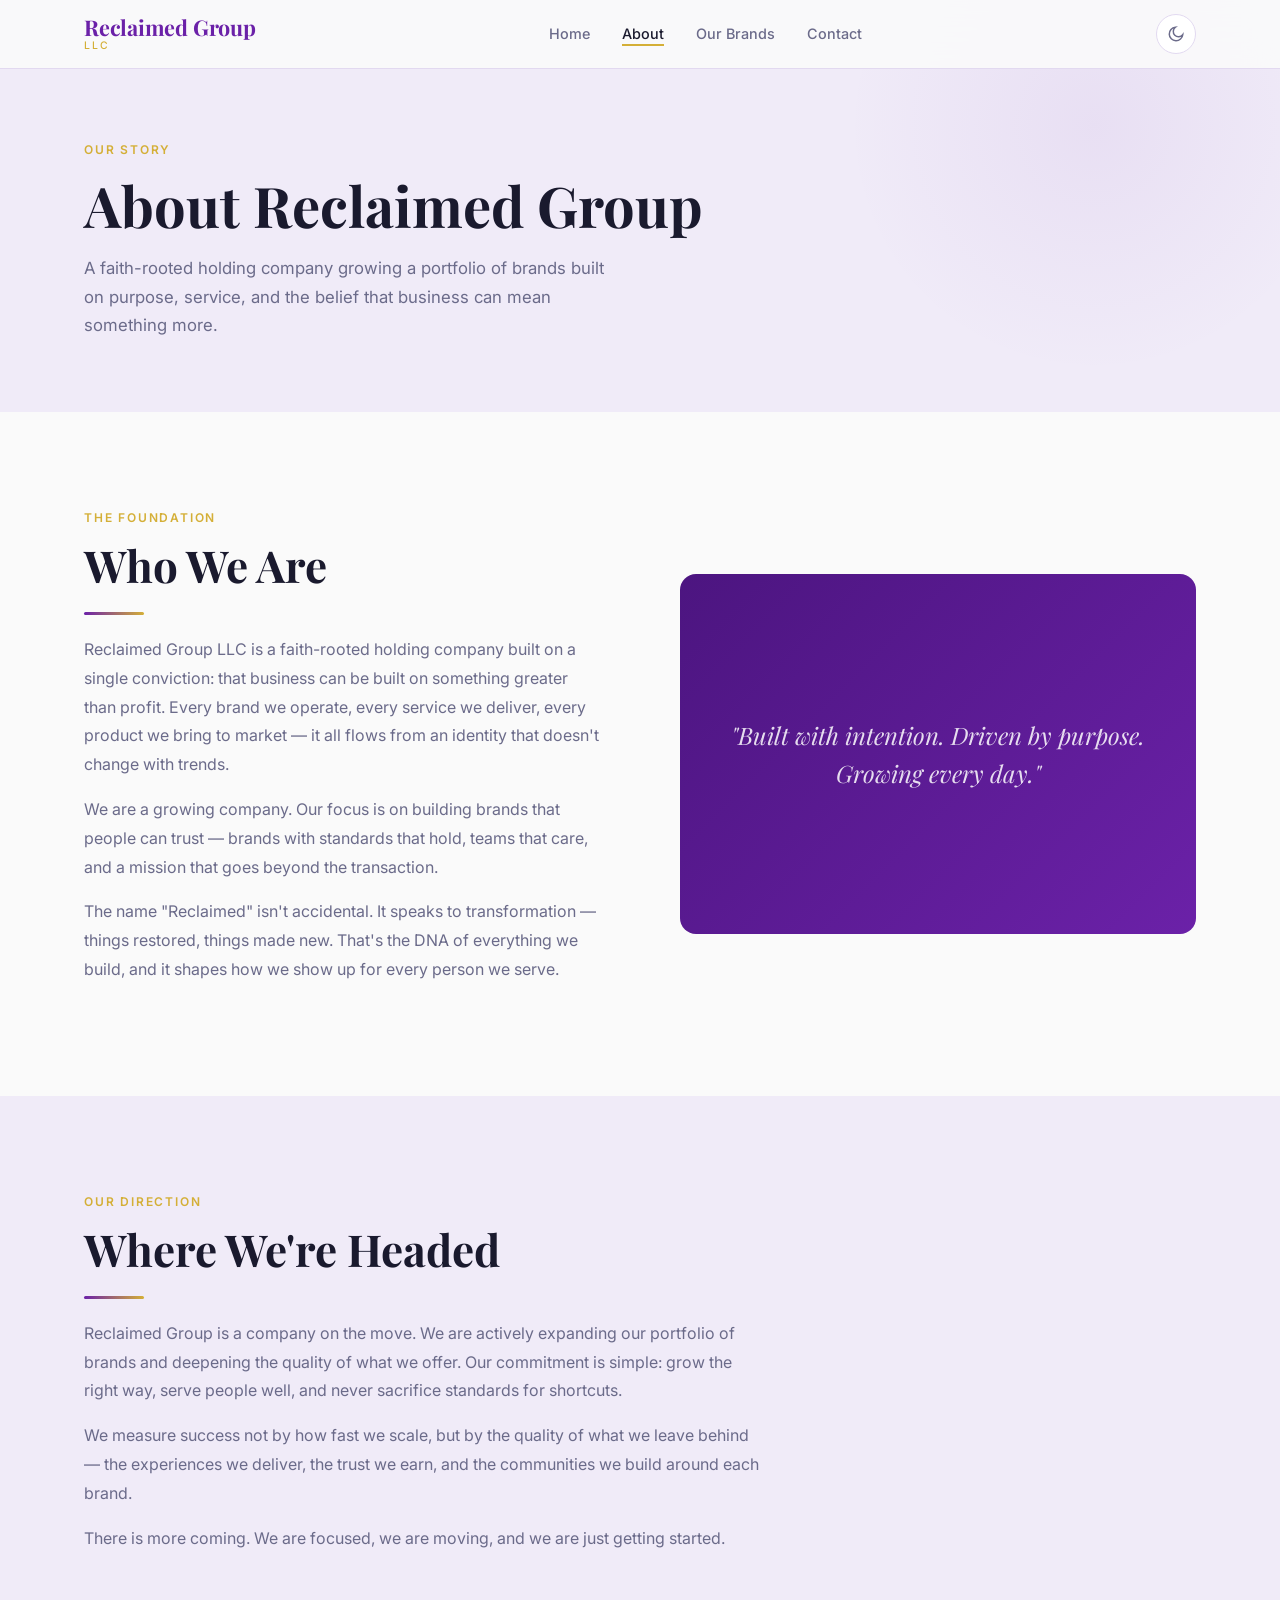
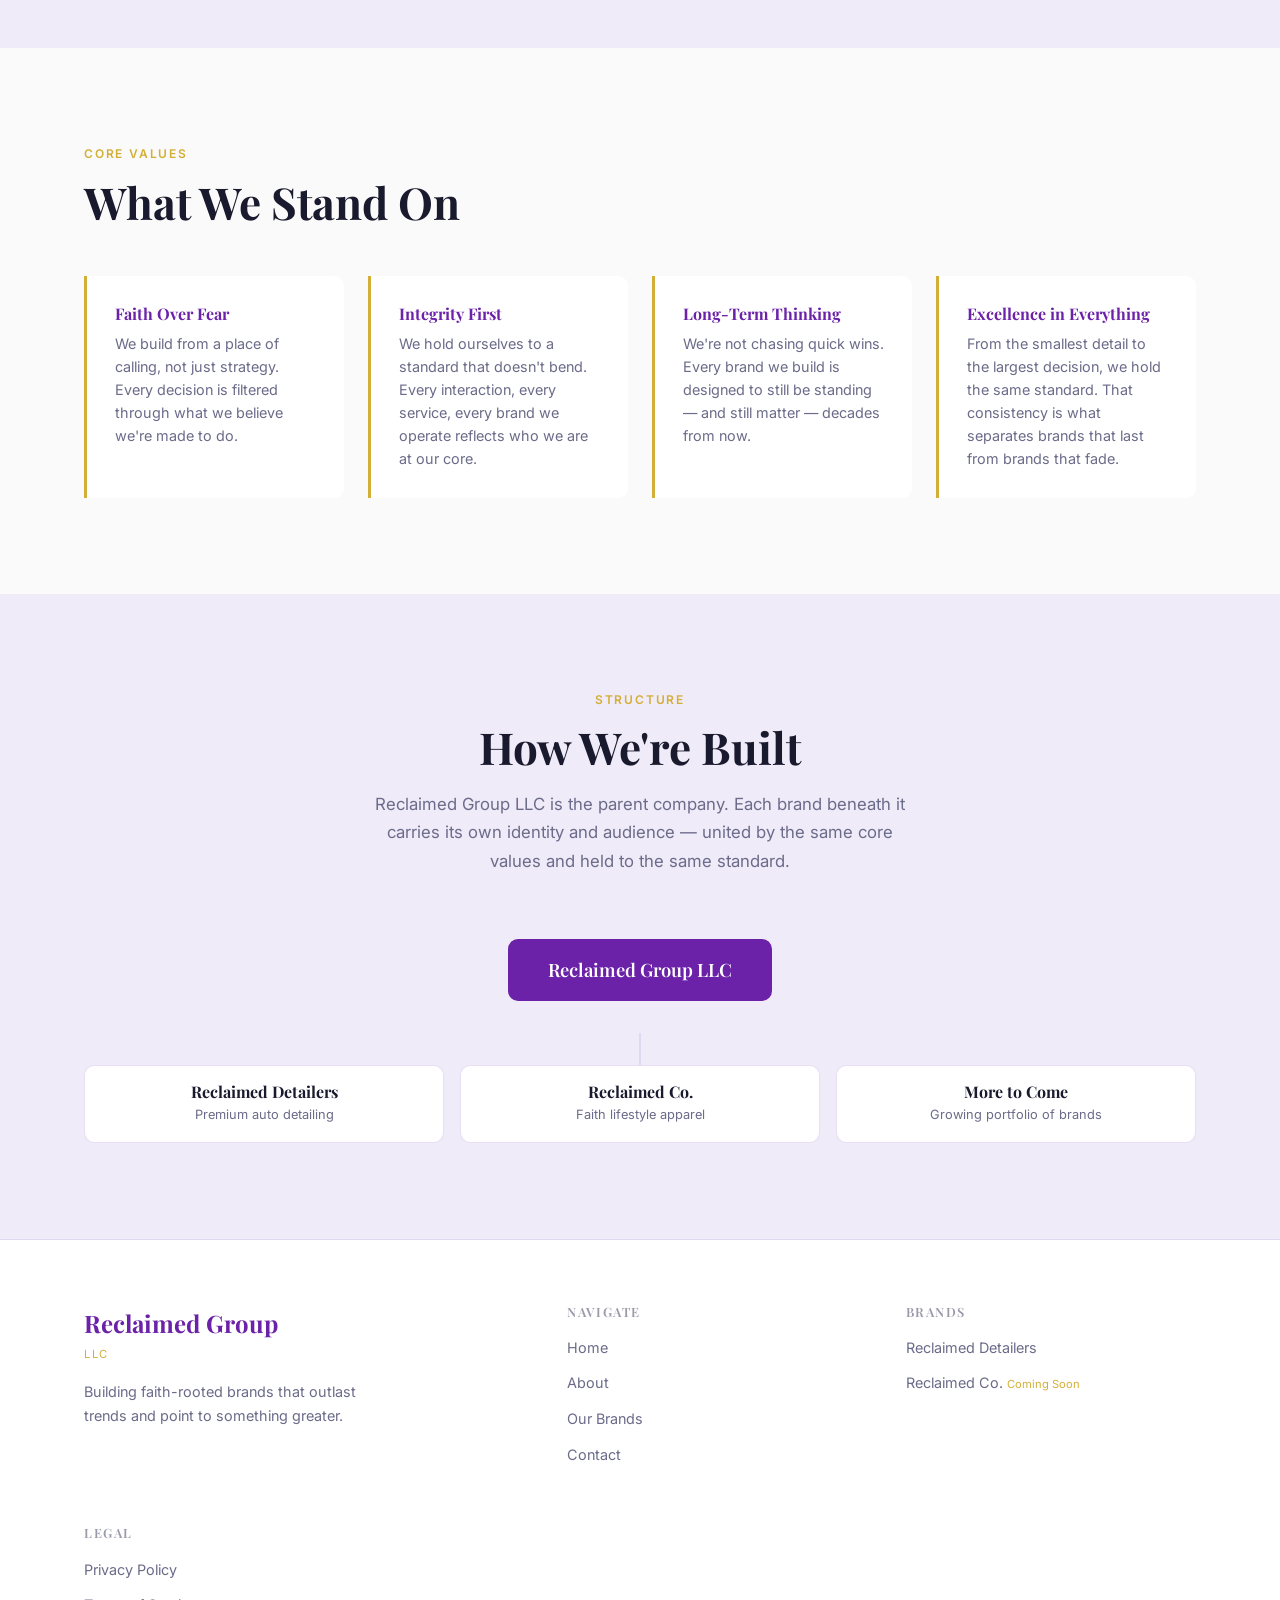
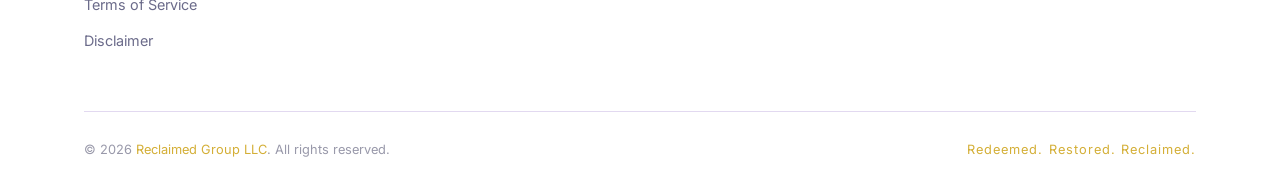
==== commit 1b4c0fa8: "Rework about page to reflect a growing company Removed language about being in earliest stages, havi" ====
--- a/about.html
+++ b/about.html
@@ -161,7 +161,7 @@
         <div class="structure-line"></div>
         <div class="structure-children">
           <div class="structure-child">
-            <h4>Reclaimed Auto Detailers</h4>
+            <h4>Reclaimed Detailers</h4>
             <p>Premium auto detailing</p>
           </div>
           <div class="structure-child">
@@ -201,7 +201,7 @@
         <div class="footer-col">
           <h4>Brands</h4>
           <ul>
-            <li><a href="brands.html">Reclaimed Auto Detailers</a></li>
+            <li><a href="brands.html">Reclaimed Detailers</a></li>
             <li><a href="brands.html">Reclaimed Co. <span style="font-size:0.7rem;color:var(--accent)">Coming Soon</span></a></li>
           </ul>
         </div>
@@ -216,7 +216,7 @@
       </div>
       <div class="footer-bottom">
         <p>&copy; 2026 <a href="index.html">Reclaimed Group LLC</a>. All rights reserved.</p>
-        <p style="color:var(--accent); font-size:0.8rem; letter-spacing:0.08em;">Restored. Refined. Reclaimed.</p>
+        <p style="color:var(--accent); font-size:0.8rem; letter-spacing:0.08em;">Redeemed. Restored. Reclaimed.</p>
       </div>
     </div>
   </footer>
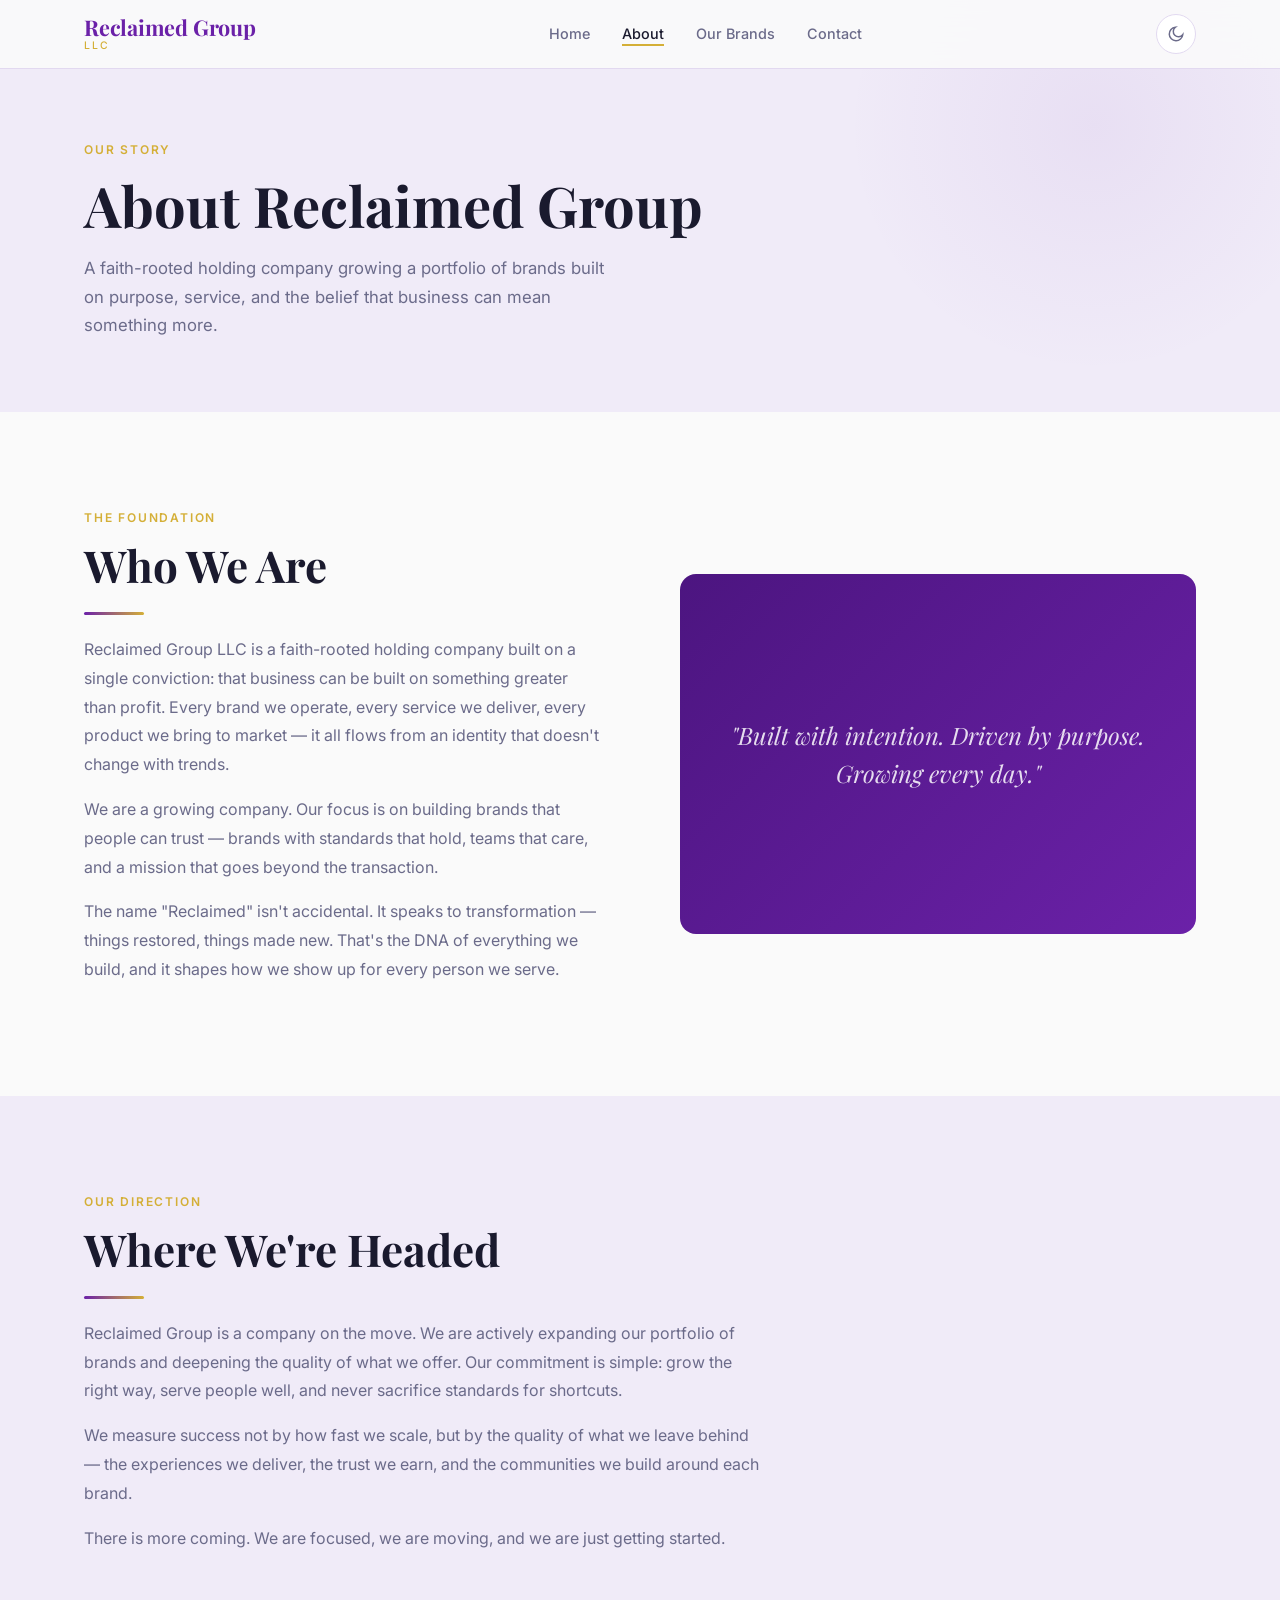
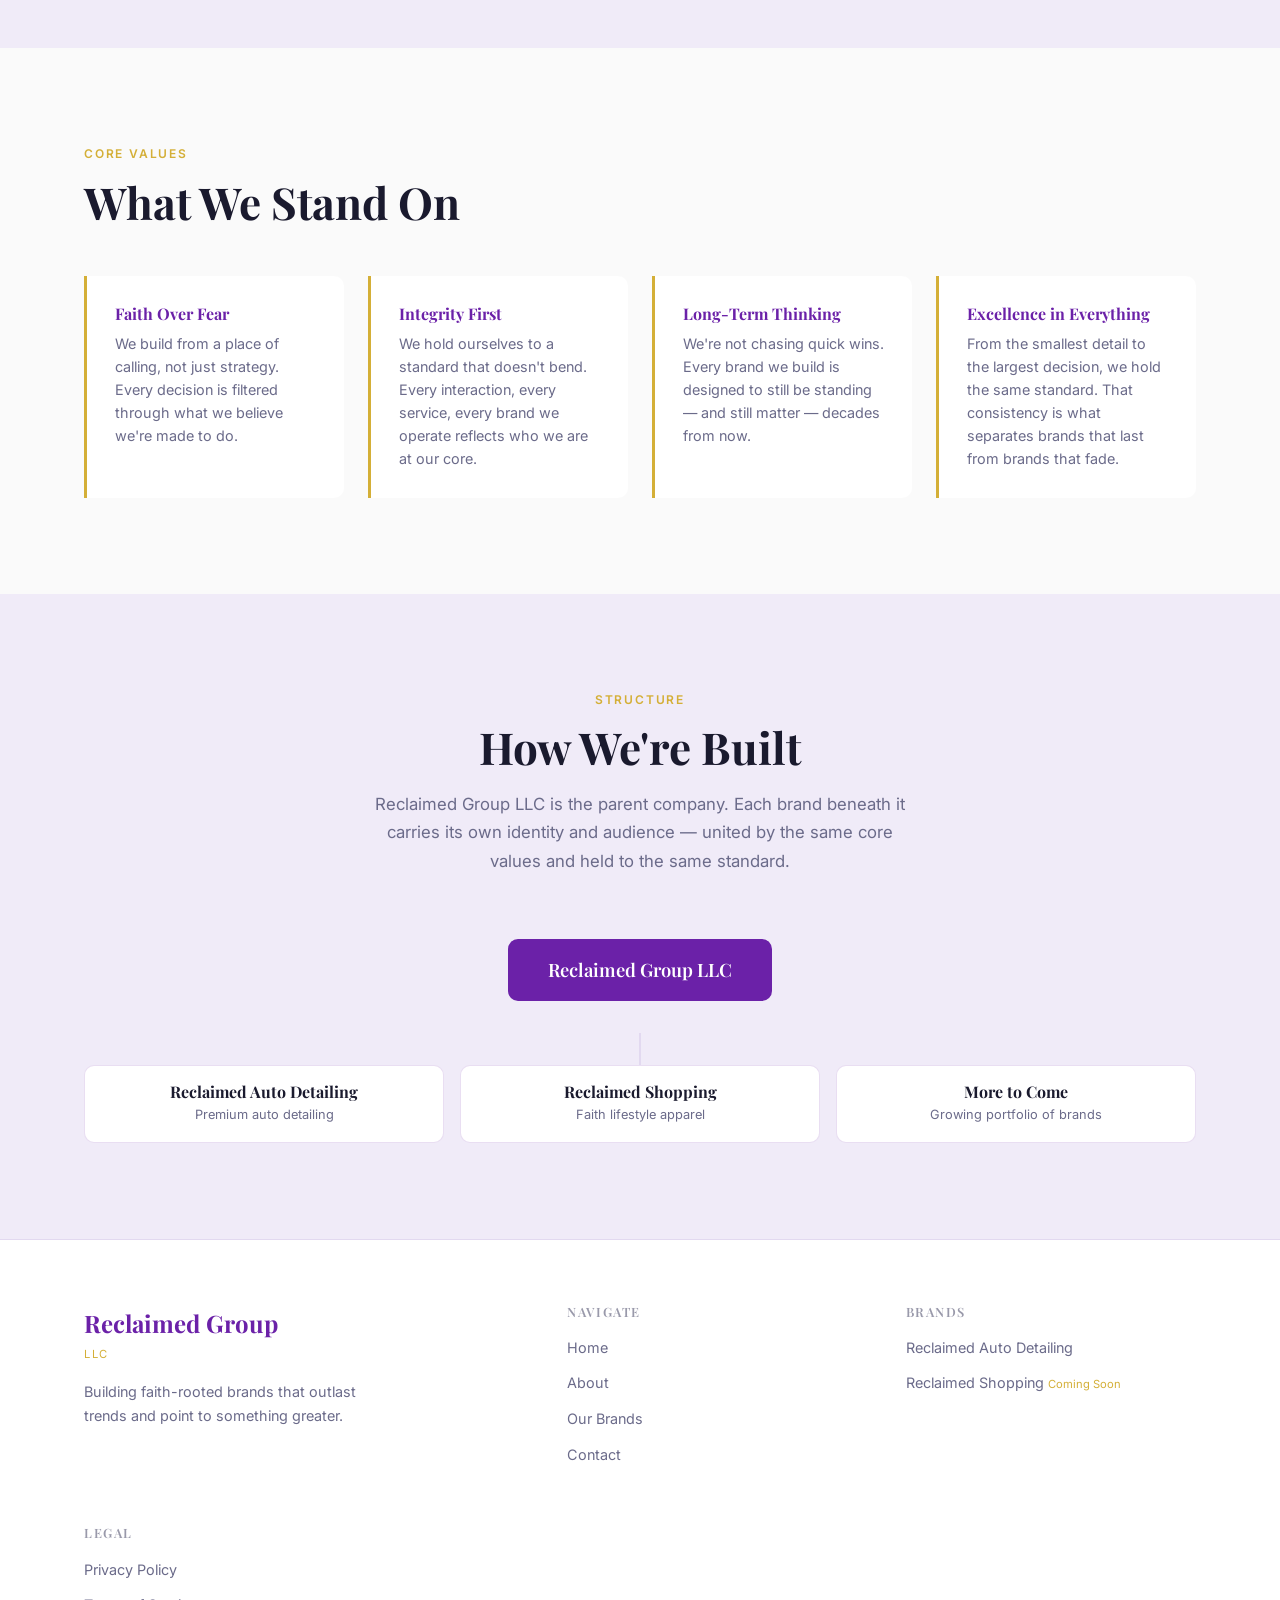
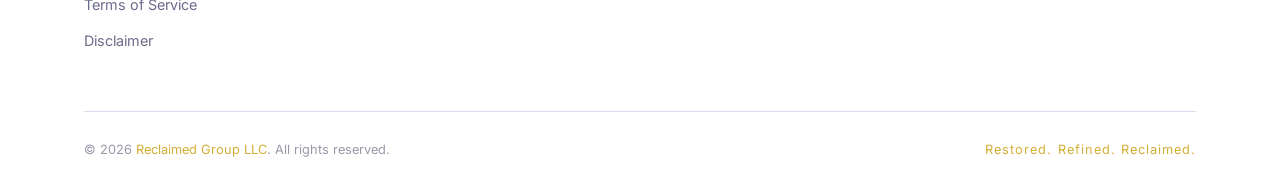
==== commit 8aadd4f8: "Rename brands to Reclaimed Auto Detailing and Reclaimed Shopping Updated all instances across all pa" ====
--- a/about.html
+++ b/about.html
@@ -161,11 +161,11 @@
         <div class="structure-line"></div>
         <div class="structure-children">
           <div class="structure-child">
-            <h4>Reclaimed Detailers</h4>
+            <h4>Reclaimed Auto Detailing</h4>
             <p>Premium auto detailing</p>
           </div>
           <div class="structure-child">
-            <h4>Reclaimed Co.</h4>
+            <h4>Reclaimed Shopping</h4>
             <p>Faith lifestyle apparel</p>
           </div>
           <div class="structure-child">
@@ -201,8 +201,8 @@
         <div class="footer-col">
           <h4>Brands</h4>
           <ul>
-            <li><a href="brands.html">Reclaimed Detailers</a></li>
-            <li><a href="brands.html">Reclaimed Co. <span style="font-size:0.7rem;color:var(--accent)">Coming Soon</span></a></li>
+            <li><a href="brands.html">Reclaimed Auto Detailing</a></li>
+            <li><a href="brands.html">Reclaimed Shopping <span style="font-size:0.7rem;color:var(--accent)">Coming Soon</span></a></li>
           </ul>
         </div>
         <div class="footer-col">
@@ -216,7 +216,7 @@
       </div>
       <div class="footer-bottom">
         <p>&copy; 2026 <a href="index.html">Reclaimed Group LLC</a>. All rights reserved.</p>
-        <p style="color:var(--accent); font-size:0.8rem; letter-spacing:0.08em;">Redeemed. Restored. Reclaimed.</p>
+        <p style="color:var(--accent); font-size:0.8rem; letter-spacing:0.08em;">Restored. Refined. Reclaimed.</p>
       </div>
     </div>
   </footer>
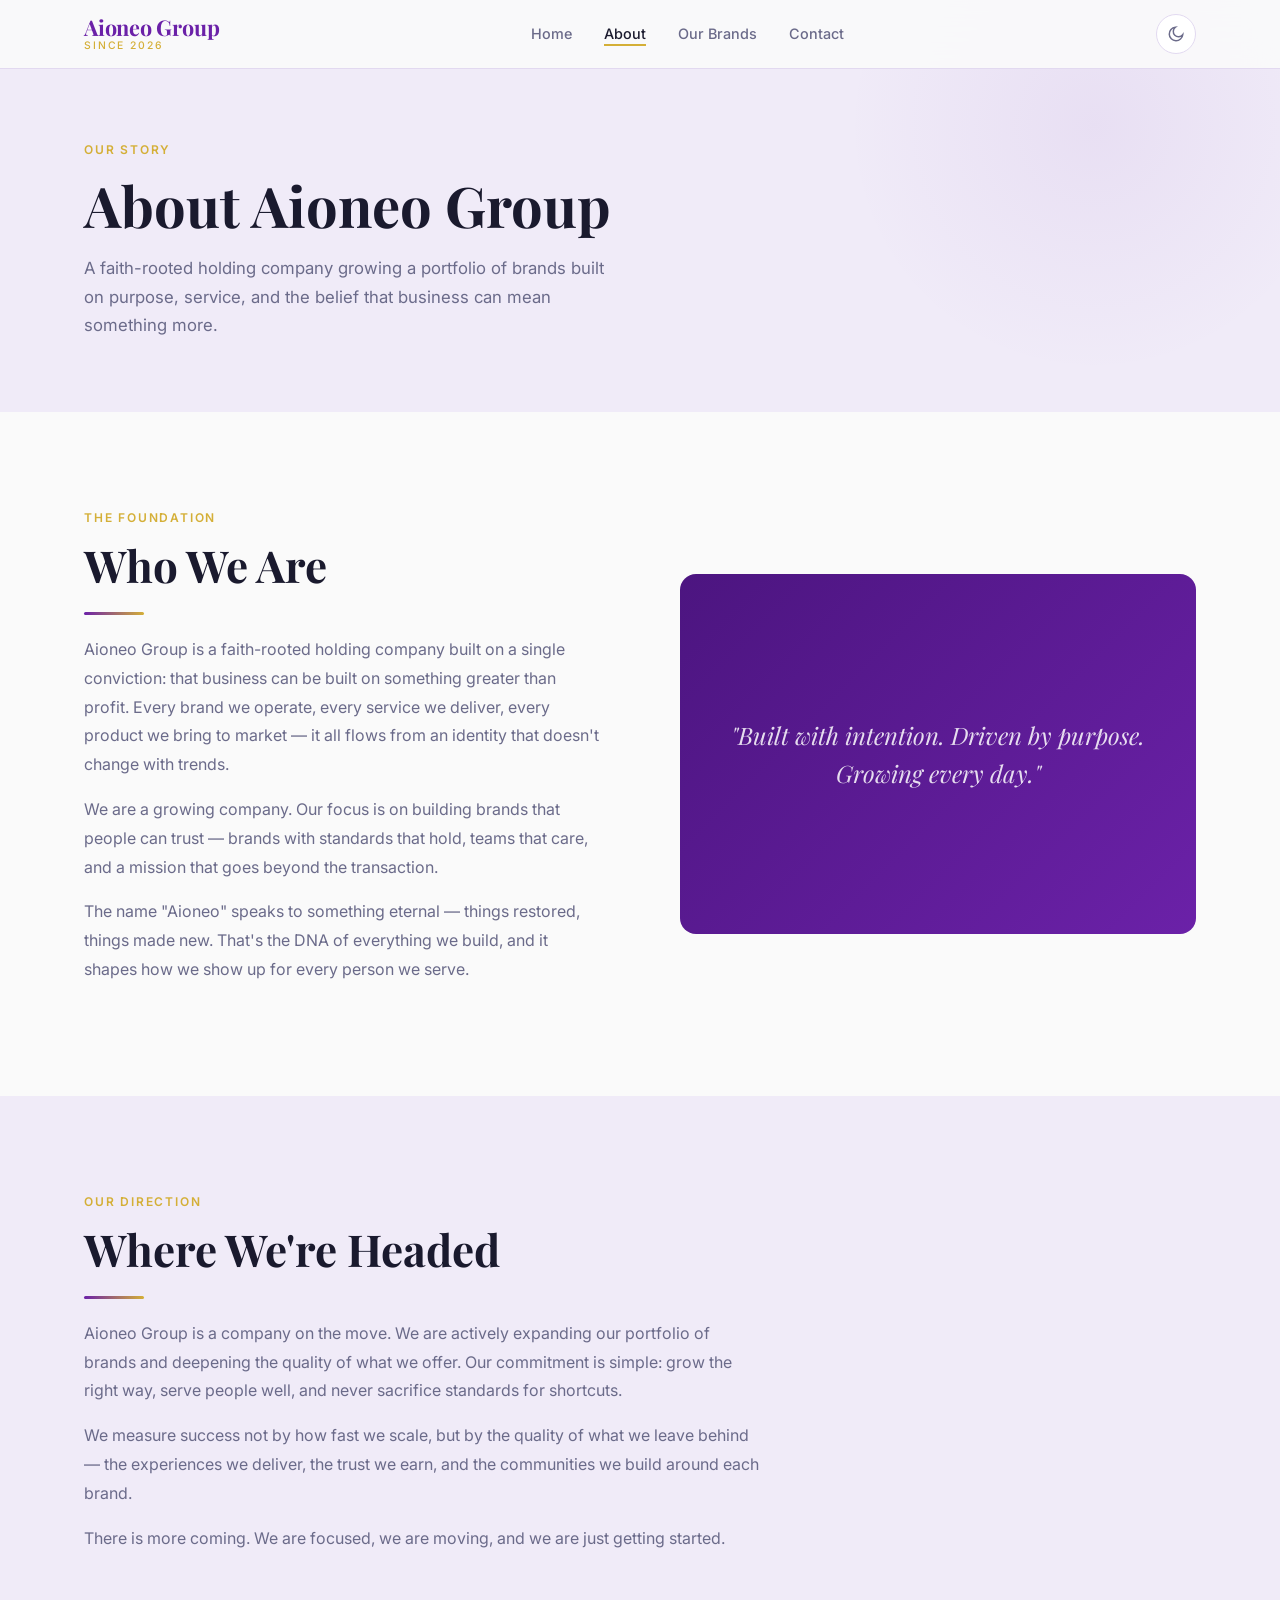
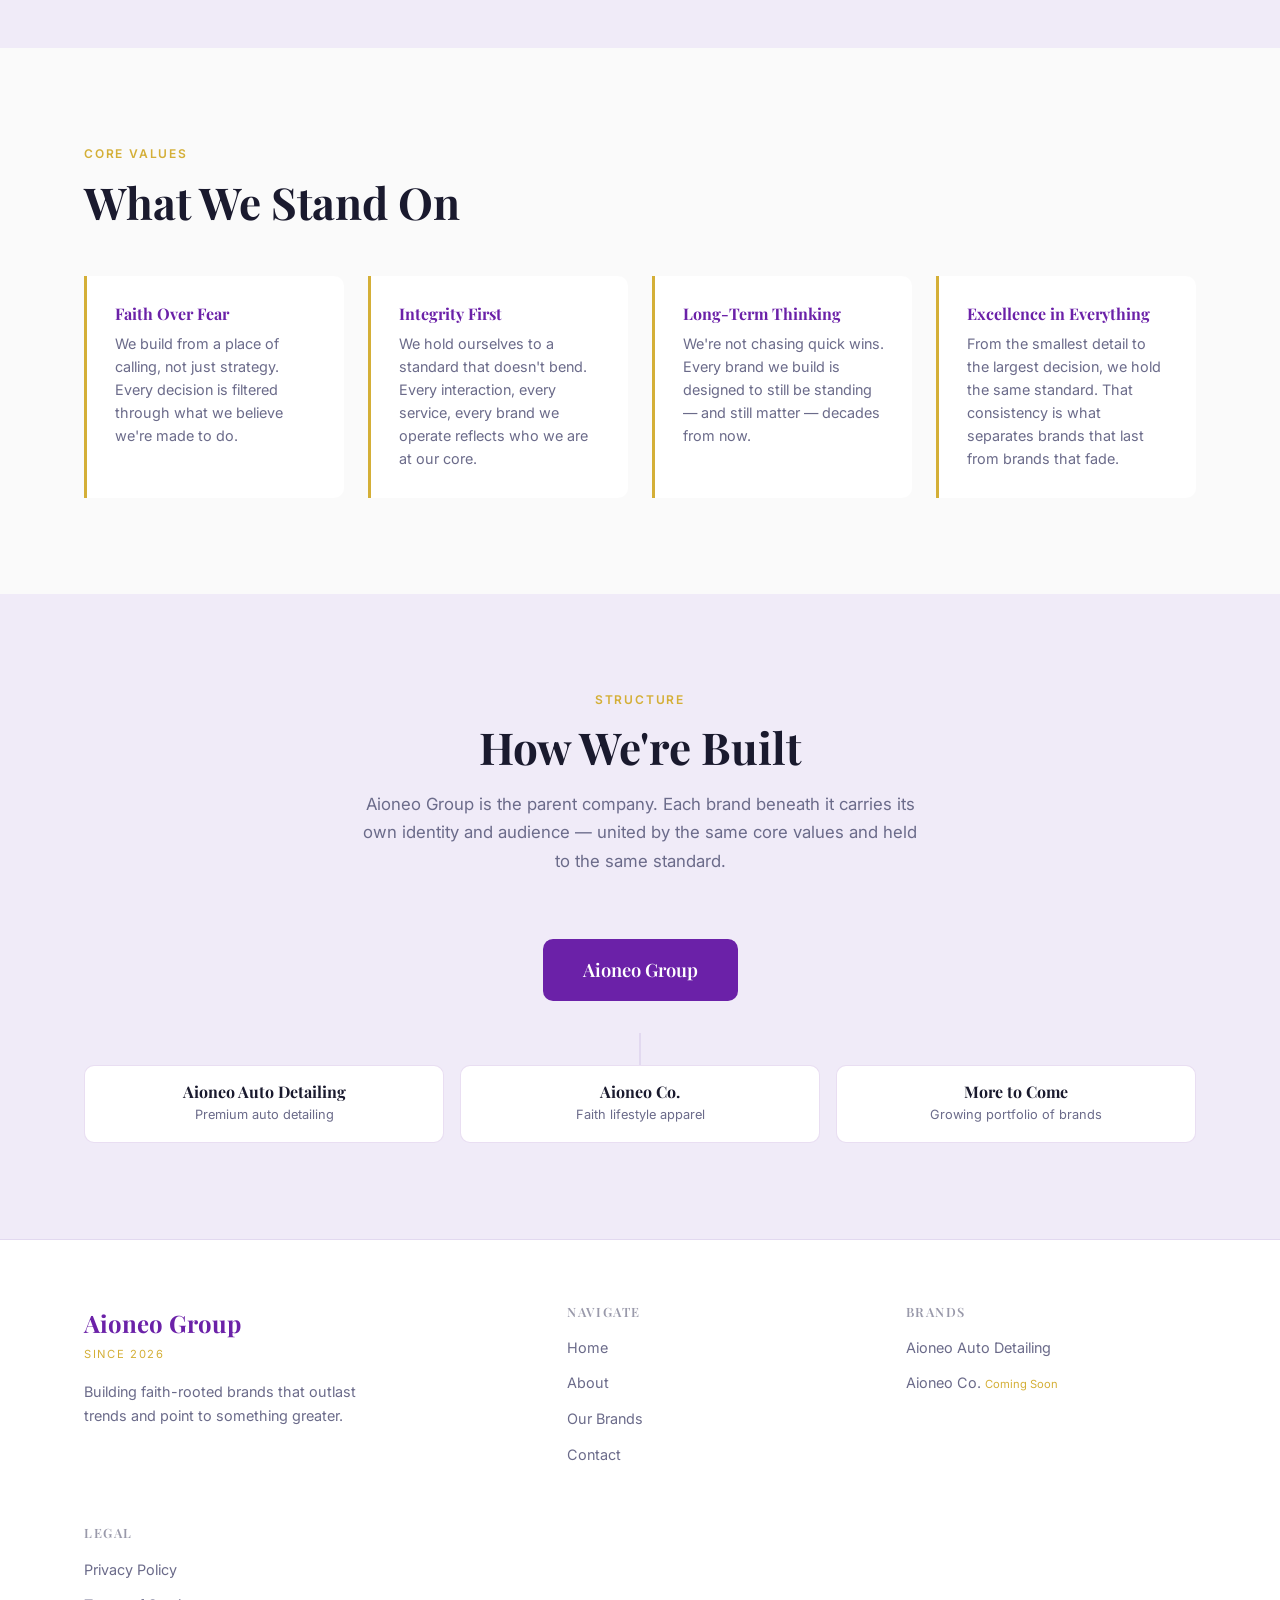
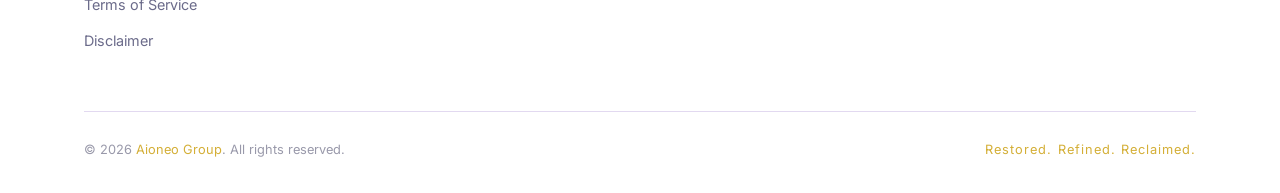
==== commit 19b72fe4: "Rebrand: Aioneo Group — rename, email unification, dark hero CSS" ====
--- a/about.html
+++ b/about.html
@@ -3,18 +3,16 @@
 <head>
   <meta charset="UTF-8" />
   <meta name="viewport" content="width=device-width, initial-scale=1.0" />
-  <title>About — Reclaimed Group LLC</title>
-  <meta name="description" content="Reclaimed Group LLC is a faith-rooted holding company growing a portfolio of brands built on purpose, excellence, and service." />
+  <title>About — Aioneo Group</title>
+  <meta name="description" content="Aioneo Group is a faith-rooted holding company growing a portfolio of brands built on purpose, excellence, and service." />
   <link rel="stylesheet" href="css/styles.css" />
 </head>
 <body>
-
-  <!-- Navigation -->
   <nav class="nav">
     <div class="container nav-inner">
-      <a href="index.html" class="nav-logo" aria-label="Reclaimed Group Home">
-        <span class="nav-logo-main">Reclaimed Group</span>
-        <span class="nav-logo-sub">LLC</span>
+      <a href="index.html" class="nav-logo" aria-label="Aioneo Group Home">
+        <span class="nav-logo-main">Aioneo Group</span>
+        <span class="nav-logo-sub">Since 2026</span>
       </a>
       <ul class="nav-links" id="navLinks">
         <li><a href="index.html">Home</a></li>
@@ -24,15 +22,8 @@
       </ul>
       <div class="nav-actions">
         <button class="theme-toggle" id="themeToggle" aria-label="Toggle theme">
-          <svg class="icon-moon" width="18" height="18" fill="none" viewBox="0 0 24 24" stroke="currentColor" stroke-width="2">
-            <path d="M21 12.79A9 9 0 1111.21 3a7 7 0 109.79 9.79z"/>
-          </svg>
-          <svg class="icon-sun" width="18" height="18" fill="none" viewBox="0 0 24 24" stroke="currentColor" stroke-width="2">
-            <circle cx="12" cy="12" r="5"/><line x1="12" y1="1" x2="12" y2="3"/><line x1="12" y1="21" x2="12" y2="23"/>
-            <line x1="4.22" y1="4.22" x2="5.64" y2="5.64"/><line x1="18.36" y1="18.36" x2="19.78" y2="19.78"/>
-            <line x1="1" y1="12" x2="3" y2="12"/><line x1="21" y1="12" x2="23" y2="12"/>
-            <line x1="4.22" y1="19.78" x2="5.64" y2="18.36"/><line x1="18.36" y1="5.64" x2="19.78" y2="4.22"/>
-          </svg>
+          <svg class="icon-moon" width="18" height="18" fill="none" viewBox="0 0 24 24" stroke="currentColor" stroke-width="2"><path d="M21 12.79A9 9 0 1111.21 3a7 7 0 109.79 9.79z"/></svg>
+          <svg class="icon-sun" width="18" height="18" fill="none" viewBox="0 0 24 24" stroke="currentColor" stroke-width="2"><circle cx="12" cy="12" r="5"/><line x1="12" y1="1" x2="12" y2="3"/><line x1="12" y1="21" x2="12" y2="23"/><line x1="4.22" y1="4.22" x2="5.64" y2="5.64"/><line x1="18.36" y1="18.36" x2="19.78" y2="19.78"/><line x1="1" y1="12" x2="3" y2="12"/><line x1="21" y1="12" x2="23" y2="12"/><line x1="4.22" y1="19.78" x2="5.64" y2="18.36"/><line x1="18.36" y1="5.64" x2="19.78" y2="4.22"/></svg>
         </button>
         <button class="nav-hamburger" id="hamburger" aria-label="Open menu" aria-expanded="false">
           <span></span><span></span><span></span>
@@ -41,19 +32,14 @@
     </div>
   </nav>
 
-  <!-- Page Header -->
   <section class="page-header">
     <div class="container">
       <span class="section-label" data-reveal>Our Story</span>
-      <h1 data-reveal>About Reclaimed Group</h1>
-      <p data-reveal>
-        A faith-rooted holding company growing a portfolio of brands
-        built on purpose, service, and the belief that business can mean something more.
-      </p>
+      <h1 data-reveal>About Aioneo Group</h1>
+      <p data-reveal>A faith-rooted holding company growing a portfolio of brands built on purpose, service, and the belief that business can mean something more.</p>
     </div>
   </section>
 
-  <!-- Story -->
   <section class="section">
     <div class="container">
       <div class="about-story">
@@ -61,66 +47,34 @@
           <span class="section-label">The Foundation</span>
           <h2 class="section-title">Who We Are</h2>
           <div class="divider"></div>
-          <p>
-            Reclaimed Group LLC is a faith-rooted holding company built on a single
-            conviction: that business can be built on something greater than profit.
-            Every brand we operate, every service we deliver, every product we bring
-            to market — it all flows from an identity that doesn't change with trends.
-          </p>
-          <p>
-            We are a growing company. Our focus is on building brands that people
-            can trust — brands with standards that hold, teams that care, and a
-            mission that goes beyond the transaction.
-          </p>
-          <p>
-            The name "Reclaimed" isn't accidental. It speaks to transformation —
-            things restored, things made new. That's the DNA of everything we build,
-            and it shapes how we show up for every person we serve.
-          </p>
+          <p>Aioneo Group is a faith-rooted holding company built on a single conviction: that business can be built on something greater than profit. Every brand we operate, every service we deliver, every product we bring to market — it all flows from an identity that doesn't change with trends.</p>
+          <p>We are a growing company. Our focus is on building brands that people can trust — brands with standards that hold, teams that care, and a mission that goes beyond the transaction.</p>
+          <p>The name "Aioneo" speaks to something eternal — things restored, things made new. That's the DNA of everything we build, and it shapes how we show up for every person we serve.</p>
         </div>
         <div class="about-visual" data-reveal>
-          <p class="about-visual-text">
-            "Built with intention.
-            Driven by purpose.
-            Growing every day."
-          </p>
+          <p class="about-visual-text">"Built with intention. Driven by purpose. Growing every day."</p>
         </div>
       </div>
     </div>
   </section>
 
-  <!-- Where We Are Now -->
   <section class="section section-alt">
     <div class="container">
       <div style="max-width:680px;">
         <span class="section-label" data-reveal>Our Direction</span>
         <h2 class="section-title" data-reveal>Where We're Headed</h2>
         <div class="divider"></div>
-        <p style="color:var(--text-secondary); line-height:1.8; margin-bottom:16px;" data-reveal>
-          Reclaimed Group is a company on the move. We are actively expanding our
-          portfolio of brands and deepening the quality of what we offer. Our commitment
-          is simple: grow the right way, serve people well, and never sacrifice
-          standards for shortcuts.
-        </p>
-        <p style="color:var(--text-secondary); line-height:1.8; margin-bottom:16px;" data-reveal>
-          We measure success not by how fast we scale, but by the quality of what
-          we leave behind — the experiences we deliver, the trust we earn, and the
-          communities we build around each brand.
-        </p>
-        <p style="color:var(--text-secondary); line-height:1.8;" data-reveal>
-          There is more coming. We are focused, we are moving, and we are just
-          getting started.
-        </p>
+        <p style="color:var(--text-secondary); line-height:1.8; margin-bottom:16px;" data-reveal>Aioneo Group is a company on the move. We are actively expanding our portfolio of brands and deepening the quality of what we offer. Our commitment is simple: grow the right way, serve people well, and never sacrifice standards for shortcuts.</p>
+        <p style="color:var(--text-secondary); line-height:1.8; margin-bottom:16px;" data-reveal>We measure success not by how fast we scale, but by the quality of what we leave behind — the experiences we deliver, the trust we earn, and the communities we build around each brand.</p>
+        <p style="color:var(--text-secondary); line-height:1.8;" data-reveal>There is more coming. We are focused, we are moving, and we are just getting started.</p>
       </div>
     </div>
   </section>
 
-  <!-- Values -->
   <section class="section">
     <div class="container">
       <span class="section-label" data-reveal>Core Values</span>
       <h2 class="section-title" data-reveal>What We Stand On</h2>
-
       <div class="values-grid">
         <div class="value-card" data-reveal>
           <h4>Faith Over Fear</h4>
@@ -142,30 +96,25 @@
     </div>
   </section>
 
-  <!-- Company Structure -->
   <section class="section section-alt">
     <div class="container">
       <div style="text-align:center; margin-bottom:48px;">
         <span class="section-label" data-reveal>Structure</span>
         <h2 class="section-title" data-reveal>How We're Built</h2>
-        <p class="section-sub" style="margin:0 auto;" data-reveal>
-          Reclaimed Group LLC is the parent company. Each brand beneath it
-          carries its own identity and audience — united by the same core values and held to the same standard.
-        </p>
+        <p class="section-sub" style="margin:0 auto;" data-reveal>Aioneo Group is the parent company. Each brand beneath it carries its own identity and audience — united by the same core values and held to the same standard.</p>
       </div>
-
       <div class="structure" data-reveal>
         <div class="structure-parent">
-          <div class="structure-box">Reclaimed Group LLC</div>
+          <div class="structure-box">Aioneo Group</div>
         </div>
         <div class="structure-line"></div>
         <div class="structure-children">
           <div class="structure-child">
-            <h4>Reclaimed Auto Detailing</h4>
+            <h4>Aioneo Auto Detailing</h4>
             <p>Premium auto detailing</p>
           </div>
           <div class="structure-child">
-            <h4>Reclaimed Shopping</h4>
+            <h4>Aioneo Co.</h4>
             <p>Faith lifestyle apparel</p>
           </div>
           <div class="structure-child">
@@ -177,17 +126,13 @@
     </div>
   </section>
 
-  <!-- Footer -->
   <footer class="footer">
     <div class="container">
       <div class="footer-grid">
         <div>
-          <div class="footer-brand-name">Reclaimed Group</div>
-          <div class="footer-brand-sub">LLC</div>
-          <p class="footer-tagline">
-            Building faith-rooted brands that outlast trends
-            and point to something greater.
-          </p>
+          <div class="footer-brand-name">Aioneo Group</div>
+          <div class="footer-brand-sub">Since 2026</div>
+          <p class="footer-tagline">Building faith-rooted brands that outlast trends and point to something greater.</p>
         </div>
         <div class="footer-col">
           <h4>Navigate</h4>
@@ -201,8 +146,8 @@
         <div class="footer-col">
           <h4>Brands</h4>
           <ul>
-            <li><a href="brands.html">Reclaimed Auto Detailing</a></li>
-            <li><a href="brands.html">Reclaimed Shopping <span style="font-size:0.7rem;color:var(--accent)">Coming Soon</span></a></li>
+            <li><a href="brands.html">Aioneo Auto Detailing</a></li>
+            <li><a href="brands.html">Aioneo Co. <span style="font-size:0.7rem;color:var(--accent)">Coming Soon</span></a></li>
           </ul>
         </div>
         <div class="footer-col">
@@ -215,12 +160,11 @@
         </div>
       </div>
       <div class="footer-bottom">
-        <p>&copy; 2026 <a href="index.html">Reclaimed Group LLC</a>. All rights reserved.</p>
+        <p>&copy; 2026 <a href="index.html">Aioneo Group</a>. All rights reserved.</p>
         <p style="color:var(--accent); font-size:0.8rem; letter-spacing:0.08em;">Restored. Refined. Reclaimed.</p>
       </div>
     </div>
   </footer>
-
   <script src="js/main.js"></script>
 </body>
-</html>
+</html>
